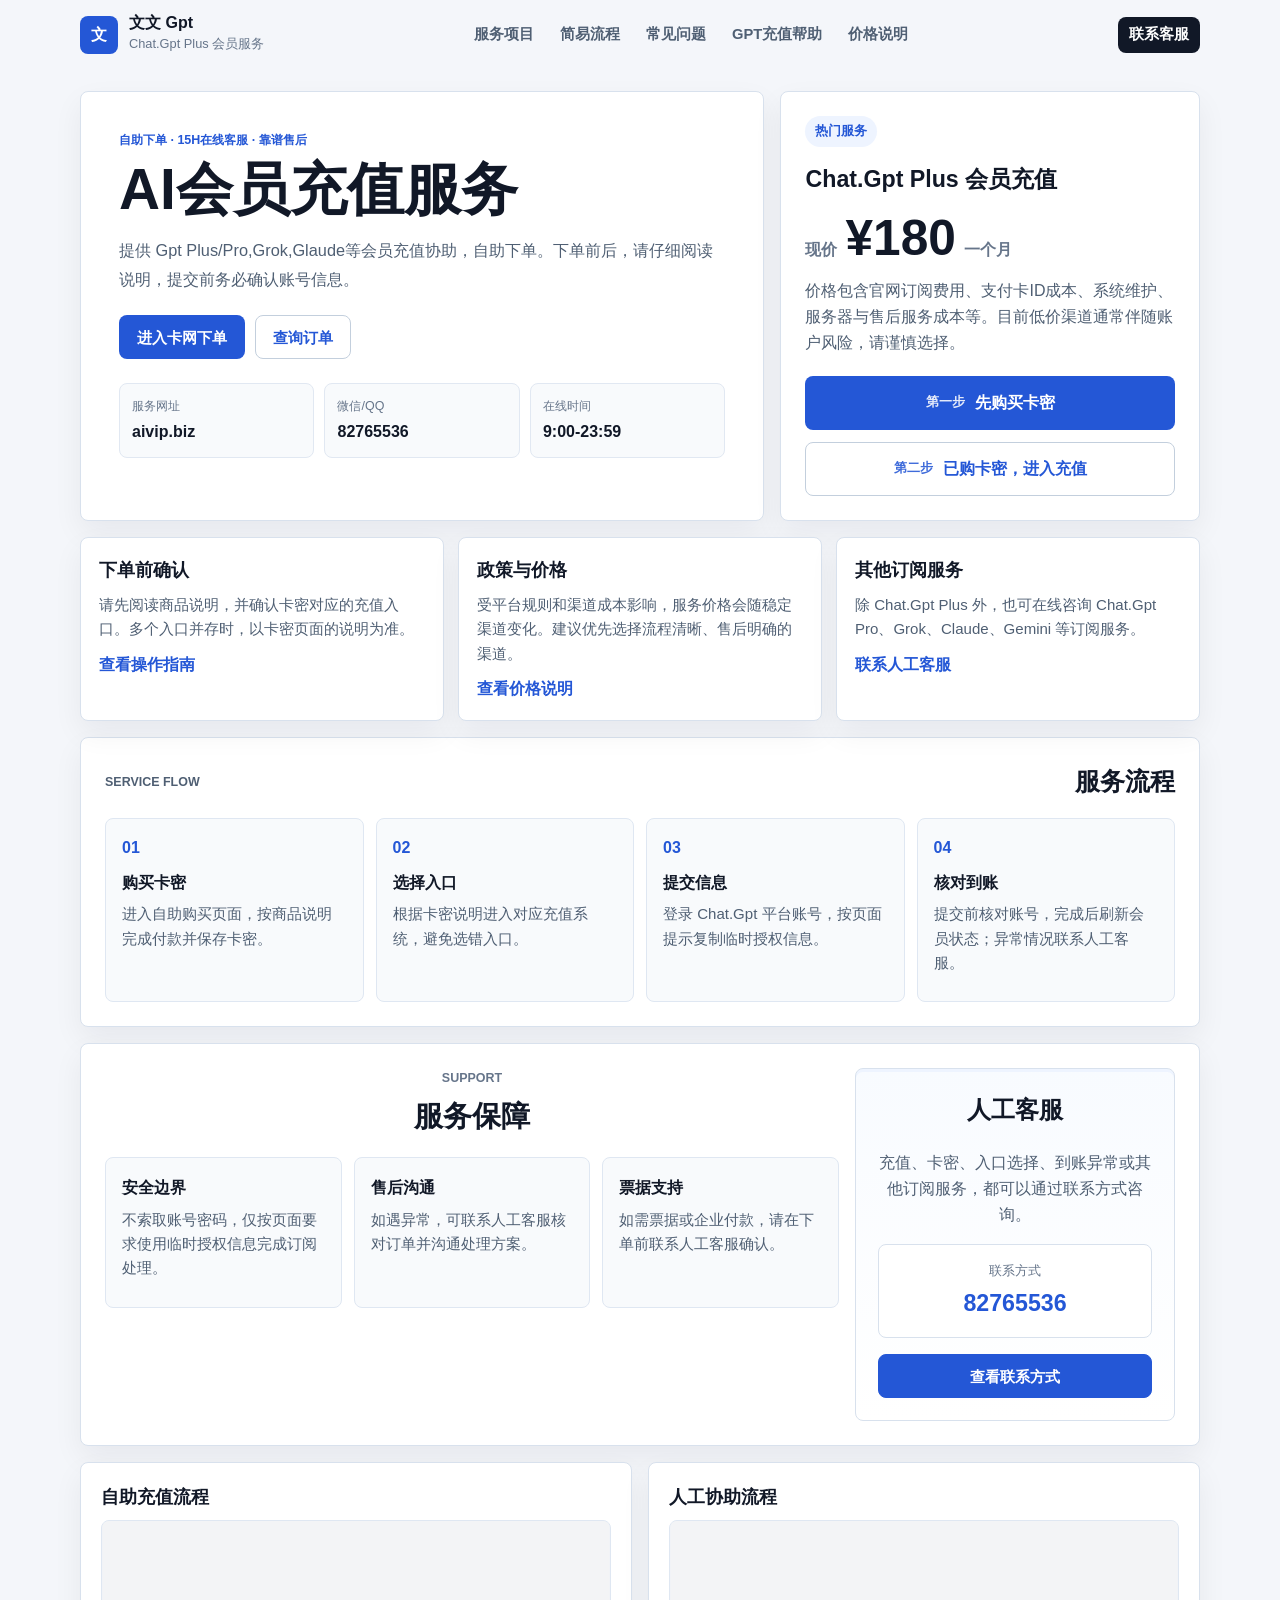
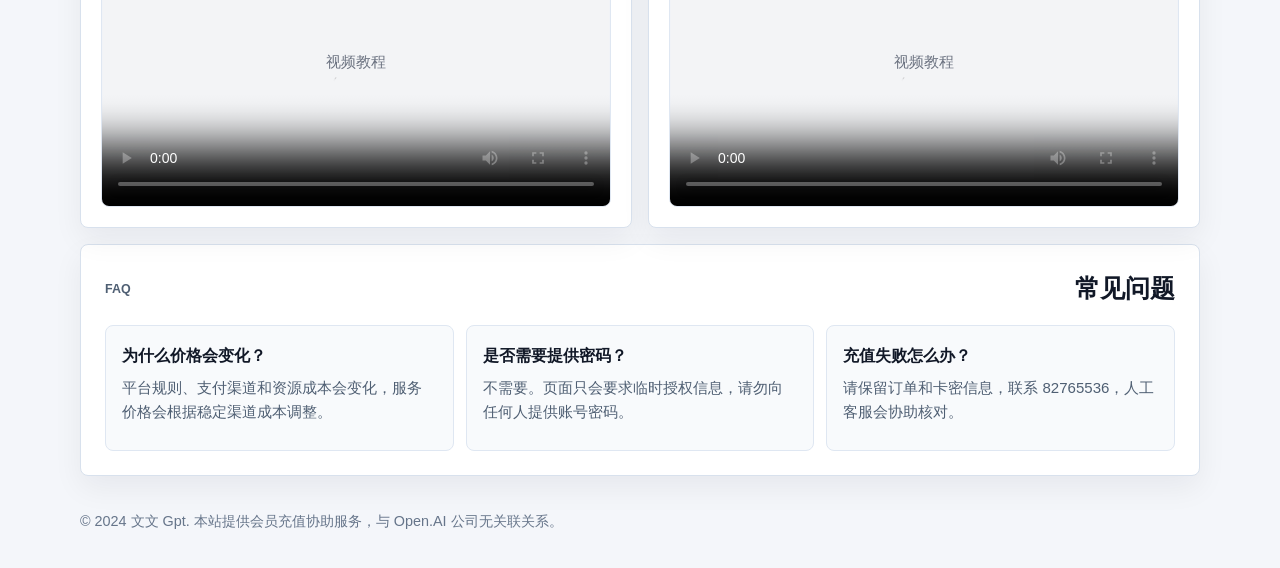
==== 00index.html @ f16b0b7b "Backup site files from lsw116/linlin at 4ec5c70" ====
<!DOCTYPE html>
<html lang="zh-CN">
<head>
  <meta charset="UTF-8">
  <meta name="viewport" content="width=device-width, initial-scale=1.0">
  <title>Chat.Gpt Plus 会员服务 | 文文 Gpt</title>
  <meta name="description" content="Chat.Gpt Plus 会员充值协助、自助购买指引与人工客服支持。服务网址 aivip.biz，联系方式 82765536。">
  <meta name="robots" content="noindex,nofollow,noarchive,nosnippet">
  <meta name="googlebot" content="noindex,nofollow,noarchive,nosnippet">
  <meta name="referrer" content="no-referrer">
  <link rel="stylesheet" href="assets/professional.css">
</head>
<body class="clean-home">
  <header class="site-header">
    <a class="brand" href="index.html" aria-label="文文 Gpt 首页">
      <span class="brand-mark">文</span>
      <span>
        <strong>文文 Gpt</strong>
        <small>Chat.Gpt Plus 会员服务</small>
      </span>
    </a>
    <nav class="site-nav" aria-label="主导航">
      <a href="#service">服务项目</a>
      <a href="#process">简易流程</a>
      <a href="#faq">常见问题</a>
      <a href="help.html"> GPT充值帮助</a>
      <a href="gpt170.html">价格说明</a>
    </nav>
    <a class="nav-action" href="#" onclick="event.preventDefault(); alert('客服每日15小时在线，微信和 QQ 同号：82765536');">联系客服</a>
  </header>

  <main>
    <section class="hero-section">
      <div class="hero-copy">
        <p class="eyebrow">自助下单 · 15h在线客服 · 靠谱售后</p>
        <h1>AI会员充值服务</h1>
        <p class="hero-lead">
          提供 Gpt Plus/Pro,Grok,Glaude等会员充值协助，自助下单。下单前后，请仔细阅读说明，提交前务必确认账号信息。
        </p>
        <div class="hero-actions">
          <a class="btn btn-primary" href="https://fe.dtyuedan.cn/shop/gptplus" target="_blank" rel="noopener noreferrer nofollow">进入卡网下单</a>
          <a class="btn btn-secondary" href="https://fe.dtyuedan.cn/order" target="_blank" rel="noopener noreferrer nofollow" data-order-query>查询订单</a>
        </div>
        <dl class="hero-meta">
          <div>
            <dt>服务网址</dt>
            <dd>aivip.biz</dd>
          </div>
          <div>
            <dt>微信/QQ</dt>
            <dd>82765536</dd>
          </div>
          <div>
            <dt>在线时间</dt>
            <dd>9:00-23:59</dd>
          </div>
        </dl>
      </div>

      <aside class="order-card" id="service">
        <div class="card-label">热门服务</div>
        <h2>Chat.Gpt Plus 会员充值</h2>
        <div class="price-row">
          <span>现价</span>
          <strong>¥180</strong>
          <span>一个月</span>
        </div>
        <p>价格包含官网订阅费用、支付卡ID成本、系统维护、服务器与售后服务成本等。目前低价渠道通常伴随账户风险，请谨慎选择。</p>
        <div class="order-actions">
          <a class="btn btn-primary full step-button" href="https://fe.dtyuedan.cn/shop/gptplus" target="_blank" rel="noopener noreferrer nofollow"><span>第一步</span>先购买卡密</a>
          <a class="btn btn-secondary full step-button" href="5.html"><span>第二步</span>已购卡密，进入充值</a>
        </div>
      </aside>
    </section>

    <section class="notice-row" aria-label="重要提示">
      <article>
        <h2>下单前确认</h2>
        <p>请先阅读商品说明，并确认卡密对应的充值入口。多个入口并存时，以卡密页面的说明为准。</p>
        <a href="help.html">查看操作指南</a>
      </article>
      <article>
        <h2>政策与价格</h2>
        <p>受平台规则和渠道成本影响，服务价格会随稳定渠道变化。建议优先选择流程清晰、售后明确的渠道。</p>
        <a href="gpt170.html">查看价格说明</a>
      </article>
      <article>
        <h2>其他订阅服务</h2>
        <p>除 Chat.Gpt Plus 外，也可在线咨询 Chat.Gpt Pro、Grok、Claude、Gemini 等订阅服务。</p>
        <a href="help.html#contact">联系人工客服</a>
      </article>
    </section>

    <section class="process-section" id="process">
      <div class="section-head">
        <p class="eyebrow">Service Flow</p>
        <h2>服务流程</h2>
      </div>
      <div class="steps-grid">
        <article>
          <span>01</span>
          <h3>购买卡密</h3>
          <p>进入自助购买页面，按商品说明完成付款并保存卡密。</p>
        </article>
        <article>
          <span>02</span>
          <h3>选择入口</h3>
          <p>根据卡密说明进入对应充值系统，避免选错入口。</p>
        </article>
        <article>
          <span>03</span>
          <h3>提交信息</h3>
          <p>登录 Chat.Gpt 平台账号，按页面提示复制临时授权信息。</p>
        </article>
        <article>
          <span>04</span>
          <h3>核对到账</h3>
          <p>提交前核对账号，完成后刷新会员状态；异常情况联系人工客服。</p>
        </article>
      </div>
    </section>

    <section class="split-section">
      <div>
        <div class="section-head">
          <p class="eyebrow">Support</p>
          <h2>服务保障</h2>
        </div>
        <div class="support-list">
          <article>
            <h3>安全边界</h3>
            <p>不索取账号密码，仅按页面要求使用临时授权信息完成订阅处理。</p>
          </article>
          <article>
            <h3>售后沟通</h3>
            <p>如遇异常，可联系人工客服核对订单并沟通处理方案。</p>
          </article>
          <article>
            <h3>票据支持</h3>
            <p>如需票据或企业付款，请在下单前联系人工客服确认。</p>
          </article>
        </div>
      </div>
      <aside class="contact-panel">
        <h2>人工客服</h2>
        <p>充值、卡密、入口选择、到账异常或其他订阅服务，都可以通过联系方式咨询。</p>
        <div class="wechat-box">
          <span>联系方式</span>
          <strong>82765536</strong>
        </div>
        <a class="btn btn-primary full" href="help.html#contact">查看联系方式</a>
      </aside>
    </section>

    <section class="video-grid" id="video">
      <article>
        <h2>自助充值流程</h2>
        <video controls title="Chat.Gpt Plus 自助充值操作视频" referrerpolicy="no-referrer" poster="data:image/svg+xml,%3Csvg xmlns='http://www.w3.org/2000/svg' viewBox='0 0 800 450'%3E%3Crect width='800' height='450' fill='%23f3f4f6'/%3E%3Ctext x='50%25' y='50%25' dominant-baseline='middle' text-anchor='middle' font-family='Inter' font-size='24' fill='%236b7280'%3E视频教程%3C/text%3E%3C/svg%3E">
          <source src="https://cloud.video.taobao.com/vod/FbJyK4EKwB7btoRMw7lA98guu6U_p0BMQVdTUML7WWc.mp4" type="video/mp4">
        </video>
      </article>
      <article>
        <h2>人工协助流程</h2>
        <video controls title="人工协助流程操作视频" referrerpolicy="no-referrer" poster="data:image/svg+xml,%3Csvg xmlns='http://www.w3.org/2000/svg' viewBox='0 0 800 450'%3E%3Crect width='800' height='450' fill='%23f3f4f6'/%3E%3Ctext x='50%25' y='50%25' dominant-baseline='middle' text-anchor='middle' font-family='Inter' font-size='24' fill='%236b7280'%3E视频教程%3C/text%3E%3C/svg%3E">
          <source src="https://cloud.video.taobao.com/vod/_Zd1yb1LTLKlWbXtnfvvm9AOchXv3KpqyvNXuIQI2ng.mp4" type="video/mp4">
        </video>
      </article>
    </section>

    <section class="faq-section" id="faq">
      <div class="section-head">
        <p class="eyebrow">FAQ</p>
        <h2>常见问题</h2>
      </div>
      <div class="faq-grid">
        <article>
          <h3>为什么价格会变化？</h3>
          <p>平台规则、支付渠道和资源成本会变化，服务价格会根据稳定渠道成本调整。</p>
        </article>
        <article>
          <h3>是否需要提供密码？</h3>
          <p>不需要。页面只会要求临时授权信息，请勿向任何人提供账号密码。</p>
        </article>
        <article>
          <h3>充值失败怎么办？</h3>
          <p>请保留订单和卡密信息，联系 82765536，人工客服会协助核对。</p>
        </article>
      </div>
    </section>
  </main>

  <div class="order-query-modal" data-order-query-modal hidden role="dialog" aria-modal="true" aria-labelledby="orderQueryTitle">
    <div class="order-query-dialog">
      <h2 id="orderQueryTitle">查询订单</h2>
      <p>忘记卡密或使用说明？使用 JR 开头的订单号或联系方式，可通过此处查询订单。</p>
      <div class="order-query-actions">
        <button type="button" data-order-cancel>取消</button>
        <button class="order-query-confirm" type="button" data-order-confirm>确认进入</button>
      </div>
    </div>
  </div>

  <script>
    (() => {
      const modal = document.querySelector("[data-order-query-modal]");
      const triggers = document.querySelectorAll("[data-order-query]");
      if (!modal || !triggers.length) return;

      const cancelButton = modal.querySelector("[data-order-cancel]");
      const confirmButton = modal.querySelector("[data-order-confirm]");
      let targetUrl = "";

      const closeModal = () => {
        modal.hidden = true;
        targetUrl = "";
      };

      triggers.forEach((trigger) => {
        trigger.addEventListener("click", (event) => {
          event.preventDefault();
          targetUrl = trigger.href;
          modal.hidden = false;
          confirmButton.focus();
        });
      });

      cancelButton.addEventListener("click", closeModal);

      modal.addEventListener("click", (event) => {
        if (event.target === modal) closeModal();
      });

      document.addEventListener("keydown", (event) => {
        if (event.key === "Escape" && !modal.hidden) closeModal();
      });

      confirmButton.addEventListener("click", () => {
        const url = targetUrl;
        closeModal();
        if (url) window.open(url, "_blank", "noopener,noreferrer");
      });
    })();
  </script>

  <footer class="clean-footer">
    <p>© 2024 文文 Gpt. 本站提供会员充值协助服务，与 Open.AI 公司无关联关系。</p>
  </footer>
</body>
</html>
---- assets/professional.css ----
:root {
  --page: #f4f6fa;
  --surface: #ffffff;
  --surface-soft: #f8fafc;
  --ink: #111827;
  --muted: #4f5f73;
  --soft: #66758a;
  --line: #d8e1ed;
  --line-strong: #c3cfdd;
  --brand: #2457d6;
  --brand-dark: #173f9b;
  --brand-soft: #eef4ff;
  --success: #0f766e;
  --success-soft: #ecfdf5;
  --warning: #b45309;
  --warning-soft: #fff7ed;
  --danger: #b91c1c;
  --danger-soft: #fef2f2;
  --shadow: 0 12px 30px rgba(15, 23, 42, 0.06);
  --shadow-soft: 0 8px 22px rgba(15, 23, 42, 0.05);
  --radius: 8px;
}

* {
  box-sizing: border-box;
  letter-spacing: 0 !important;
}

html {
  background: var(--page);
  scroll-behavior: smooth;
  -webkit-text-size-adjust: 100%;
}

body {
  margin: 0;
  background: var(--page) !important;
  color: var(--ink) !important;
  font-family: -apple-system, BlinkMacSystemFont, "Segoe UI", "PingFang SC",
    "Hiragino Sans GB", "Microsoft YaHei", Arial, sans-serif !important;
  line-height: 1.62 !important;
  overflow-x: hidden !important;
  -webkit-font-smoothing: antialiased;
  text-rendering: optimizeLegibility;
}

a {
  color: var(--brand);
  text-decoration: none;
}

a:hover {
  text-decoration: underline;
}

p,
li,
dd,
dt,
span,
a,
h1,
h2,
h3 {
  overflow-wrap: anywhere;
}

img,
video {
  max-width: 100%;
  height: auto;
}

strong {
  color: var(--ink) !important;
}

/* Home */
.clean-home main,
.clean-footer,
.site-header {
  width: min(1120px, calc(100% - 32px));
  margin: 0 auto;
}

.site-header {
  display: grid;
  grid-template-columns: auto 1fr auto;
  align-items: center;
  gap: 22px;
  padding: 14px 0;
}

.brand {
  display: inline-flex;
  align-items: center;
  gap: 11px;
  color: var(--ink);
  min-width: 0;
}

.brand:hover {
  text-decoration: none;
}

.brand-mark {
  display: grid;
  place-items: center;
  width: 38px;
  height: 38px;
  flex: 0 0 auto;
  border-radius: var(--radius);
  background: var(--brand);
  color: #fff;
  font-size: 1rem;
  font-weight: 800;
}

.brand strong,
.brand small {
  display: block;
}

.brand strong {
  font-size: 1rem;
  line-height: 1.15;
}

.brand small {
  margin-top: 2px;
  color: var(--soft);
  font-size: 0.8rem;
}

.site-nav {
  display: flex;
  justify-content: center;
  gap: 4px;
  min-width: 0;
}

.site-nav a,
.nav-action {
  display: inline-flex;
  align-items: center;
  justify-content: center;
  min-height: 36px;
  padding: 0 11px;
  border-radius: var(--radius);
  color: var(--muted);
  font-size: 0.92rem;
  font-weight: 650;
  white-space: nowrap;
}

.site-nav a:hover {
  background: #e9eef7;
  color: var(--ink);
  text-decoration: none;
}

.nav-action {
  background: var(--ink);
  color: #fff;
}

.nav-action:hover {
  background: #1f2937;
  text-decoration: none;
}

.hero-section {
  display: grid;
  grid-template-columns: minmax(0, 1.24fr) minmax(320px, 0.76fr);
  gap: 16px;
  align-items: stretch;
  padding: 22px 0 16px;
}

.hero-copy,
.order-card,
.notice-row article,
.process-section,
.split-section,
.video-grid article,
.faq-section {
  background: var(--surface);
  border: 1px solid var(--line);
  border-radius: var(--radius);
  box-shadow: var(--shadow);
}

.hero-copy {
  padding: 38px;
}

.eyebrow {
  margin: 0 0 10px !important;
  color: var(--brand) !important;
  font-size: 0.78rem;
  font-weight: 780;
  text-transform: uppercase;
}

.hero-copy h1 {
  margin: 0 0 16px !important;
  color: var(--ink) !important;
  font-size: 3.55rem !important;
  line-height: 1.05 !important;
  font-weight: 820 !important;
}

.hero-lead {
  max-width: 660px;
  margin: 0 0 22px !important;
  color: var(--muted) !important;
  font-size: 1.02rem;
  line-height: 1.75;
}

.hero-actions {
  display: flex;
  flex-wrap: wrap;
  gap: 10px;
  margin: 0 0 24px;
}

.clean-home .btn {
  display: inline-flex;
  align-items: center;
  justify-content: center;
  min-height: 44px;
  padding: 0 17px;
  border: 1px solid transparent;
  border-radius: var(--radius);
  font-size: 0.95rem;
  font-weight: 760;
  line-height: 1.25;
  text-align: center;
  transition: background-color 0.16s ease, border-color 0.16s ease, transform 0.16s ease;
}

.clean-home .btn:hover {
  transform: translateY(-1px);
  text-decoration: none;
}

.clean-home .btn-primary {
  background: var(--brand);
  color: #fff;
}

.clean-home .btn-primary:hover {
  background: var(--brand-dark);
}

.clean-home .btn-secondary {
  background: #fff;
  color: var(--brand);
  border-color: var(--line-strong);
}

.clean-home .btn-secondary:hover {
  border-color: var(--brand);
}

.clean-home .btn.full {
  width: 100%;
}

.hero-meta {
  display: grid;
  grid-template-columns: repeat(3, minmax(0, 1fr));
  gap: 10px;
  margin: 0;
}

.hero-meta div {
  min-width: 0;
  padding: 12px;
  background: var(--surface-soft);
  border: 1px solid #e1e8f2;
  border-radius: var(--radius);
}

.hero-meta dt {
  margin: 0 0 3px;
  color: var(--soft);
  font-size: 0.78rem;
}

.hero-meta dd {
  margin: 0;
  color: var(--ink);
  font-weight: 760;
}

.order-card {
  display: flex;
  flex-direction: column;
  padding: 24px;
}

.card-label {
  display: inline-flex;
  width: fit-content;
  margin-bottom: 14px;
  padding: 5px 10px;
  border-radius: 999px;
  background: var(--brand-soft);
  color: var(--brand);
  font-size: 0.8rem;
  font-weight: 760;
}

.order-card h2,
.notice-row h2,
.process-section h2,
.split-section h2,
.video-grid h2,
.faq-section h2 {
  margin-top: 0 !important;
  color: var(--ink) !important;
  font-weight: 780 !important;
}

.order-card h2 {
  margin-bottom: 12px !important;
  font-size: 1.45rem !important;
}

.price-row {
  display: flex;
  align-items: baseline;
  flex-wrap: wrap;
  gap: 8px;
  margin: 4px 0 14px;
}

.price-row strong {
  color: var(--ink) !important;
  font-size: 3.1rem;
  font-weight: 840;
  line-height: 1;
}

.price-row span {
  color: var(--soft);
  font-weight: 700;
}

.order-card p {
  margin: 0 0 16px !important;
  color: var(--muted) !important;
}

.order-actions {
  display: grid;
  gap: 12px;
  margin-top: auto;
  padding-top: 4px;
}

.order-actions .step-button {
  display: flex;
  gap: 10px;
  min-height: 54px;
  font-size: 1rem;
}

.order-actions .step-button span {
  flex: 0 0 auto;
  font-size: 0.84rem;
  font-weight: 820;
  opacity: 0.88;
}

.order-steps {
  display: none !important;
}

.notice-row {
  display: grid;
  grid-template-columns: repeat(3, minmax(0, 1fr));
  gap: 14px;
  margin: 0 0 16px;
}

.notice-row article {
  padding: 18px;
}

.notice-row h2,
.video-grid h2 {
  margin-bottom: 8px !important;
  font-size: 1.12rem !important;
}

.notice-row p,
.process-section p,
.split-section p,
.faq-section p {
  color: var(--muted) !important;
}

.notice-row p,
.steps-grid p,
.support-list p,
.faq-grid p {
  margin: 0 0 10px !important;
  font-size: 0.94rem;
}

.notice-row a {
  font-weight: 760;
}

.process-section,
.faq-section {
  margin-bottom: 16px;
  padding: 24px;
}

.section-head {
  display: flex;
  align-items: end;
  justify-content: space-between;
  gap: 16px;
  margin-bottom: 16px;
}

.section-head h2 {
  margin-bottom: 0 !important;
  font-size: 1.55rem !important;
}

.steps-grid,
.faq-grid {
  display: grid;
  gap: 12px;
}

.steps-grid {
  grid-template-columns: repeat(4, minmax(0, 1fr));
}

.faq-grid {
  grid-template-columns: repeat(3, minmax(0, 1fr));
}

.steps-grid article,
.faq-grid article,
.support-list article {
  min-width: 0;
  padding: 16px;
  background: var(--surface-soft);
  border: 1px solid #dfe7f2;
  border-radius: var(--radius);
}

.steps-grid span {
  display: inline-flex;
  margin-bottom: 8px;
  color: var(--brand);
  font-weight: 840;
}

.steps-grid h3,
.faq-grid h3,
.support-list h3 {
  margin: 0 0 7px !important;
  color: var(--ink) !important;
  font-size: 1.02rem !important;
}

.split-section {
  display: grid;
  grid-template-columns: minmax(0, 1fr) 320px;
  gap: 16px;
  margin-bottom: 16px;
  padding: 24px;
}

.support-list {
  display: grid;
  grid-template-columns: repeat(3, minmax(0, 1fr));
  gap: 12px;
}

.contact-panel {
  padding: 22px;
  border-radius: var(--radius);
  background: var(--ink);
  color: #fff;
}

.contact-panel h2,
.contact-panel p,
.contact-panel strong {
  color: #fff !important;
}

.wechat-box {
  margin: 16px 0;
  padding: 15px;
  border-radius: var(--radius);
  background: rgba(255, 255, 255, 0.1);
}

.wechat-box span,
.wechat-box strong {
  display: block;
  color: #fff !important;
}

.wechat-box span {
  font-size: 0.84rem;
  opacity: 0.72;
}

.wechat-box strong {
  margin-top: 3px;
  font-size: 1.45rem;
}

.contact-panel .btn-primary {
  background: #fff;
  color: var(--ink);
}

@media (min-width: 961px) {
  .split-section > div > .section-head {
    display: block;
    text-align: center;
    margin-bottom: 18px;
  }

  .split-section > div > .section-head .eyebrow {
    margin: 0 0 4px !important;
    color: var(--soft) !important;
  }

  .split-section > div > .section-head h2 {
    font-size: 1.8rem !important;
  }

  .split-section .contact-panel {
    background: linear-gradient(180deg, #f8fbff 0%, #ffffff 100%);
    border: 1px solid var(--line);
    box-shadow: inset 0 3px 0 var(--brand-soft);
    color: var(--ink);
    text-align: center;
  }

  .split-section .contact-panel h2 {
    color: var(--ink) !important;
  }

  .split-section .contact-panel p {
    color: var(--muted) !important;
  }

  .split-section .contact-panel strong {
    color: var(--brand) !important;
  }

  .split-section .wechat-box {
    background: #ffffff;
    border: 1px solid var(--line);
    text-align: center;
  }

  .split-section .wechat-box span {
    color: var(--soft) !important;
    opacity: 1;
  }

  .split-section .wechat-box strong {
    color: var(--brand) !important;
  }

  .split-section .contact-panel .btn-primary {
    background: var(--brand);
    border-color: var(--brand);
    color: #ffffff;
  }
}

.video-grid {
  display: grid;
  grid-template-columns: repeat(2, minmax(0, 1fr));
  gap: 16px;
  margin-bottom: 16px;
}

.video-grid article {
  padding: 20px;
}

.video-grid video {
  display: block;
  width: 100%;
  aspect-ratio: 16 / 9;
  background: #eef2f7;
  border: 1px solid #dfe7f2;
  border-radius: var(--radius);
}

.clean-footer {
  padding: 18px 0 34px;
  color: var(--soft);
  font-size: 0.9rem;
}

.clean-footer p {
  margin: 0;
  color: var(--soft) !important;
}

.order-query-modal[hidden] {
  display: none !important;
}

.order-query-modal {
  position: fixed;
  inset: 0;
  z-index: 9999;
  display: grid;
  place-items: center;
  padding: 20px;
  background: rgba(15, 23, 42, 0.42);
}

.order-query-dialog {
  width: min(420px, 100%);
  padding: 22px;
  background: #fff;
  border: 1px solid var(--line);
  border-radius: 12px;
  box-shadow: 0 24px 70px rgba(15, 23, 42, 0.22);
  text-align: left;
}

.order-query-dialog h2 {
  margin: 0 0 10px !important;
  color: var(--ink) !important;
  font-size: 1.25rem !important;
}

.order-query-dialog p {
  margin: 0 !important;
  color: var(--muted) !important;
}

.order-query-actions {
  display: flex;
  justify-content: flex-end;
  gap: 10px;
  margin-top: 20px;
}

.order-query-actions button {
  min-height: 42px;
  padding: 0 16px;
  border: 1px solid var(--line-strong);
  border-radius: var(--radius);
  background: #fff;
  color: var(--ink);
  font: inherit;
  font-weight: 760;
  cursor: pointer;
}

.order-query-actions .order-query-confirm {
  background: var(--brand);
  border-color: var(--brand);
  color: #fff;
}

/* Shared subpages */
body:not(.clean-home) {
  display: block !important;
  min-height: 100vh;
  padding: 0 0 40px !important;
  justify-content: initial !important;
  align-items: initial !important;
}

.subpage-topbar {
  width: min(1040px, calc(100% - 32px));
  margin: 16px auto 0;
  display: flex;
  align-items: center;
  justify-content: space-between;
  gap: 14px;
  padding: 10px 12px;
  background: rgba(255, 255, 255, 0.96);
  border: 1px solid var(--line);
  border-radius: var(--radius);
  box-shadow: var(--shadow-soft);
}

.subpage-brand {
  display: inline-flex;
  align-items: center;
  min-height: 34px;
  color: var(--ink);
  font-weight: 820;
}

.subpage-brand:hover {
  text-decoration: none;
}

.subpage-topbar nav {
  display: flex;
  flex-wrap: wrap;
  justify-content: flex-end;
  gap: 4px;
}

.subpage-topbar nav a {
  display: inline-flex;
  align-items: center;
  min-height: 34px;
  padding: 0 10px;
  border-radius: var(--radius);
  color: var(--muted);
  font-size: 0.9rem;
  font-weight: 650;
}

.subpage-topbar nav a:hover {
  background: var(--brand-soft);
  color: var(--brand);
  text-decoration: none;
}

body:not(.clean-home) > .container,
body:not(.clean-home) main.container {
  width: min(960px, calc(100% - 32px)) !important;
  max-width: 960px !important;
  margin: 16px auto 40px !important;
  padding: 28px !important;
  background: var(--surface) !important;
  border: 1px solid var(--line) !important;
  border-radius: var(--radius) !important;
  box-shadow: var(--shadow) !important;
}

body:not(.clean-home) h1 {
  margin: 0 0 18px !important;
  color: var(--ink) !important;
  font-size: 2rem !important;
  line-height: 1.2 !important;
  font-weight: 820 !important;
  border-bottom: 0 !important;
}

body:not(.clean-home) h2 {
  margin: 26px 0 12px !important;
  padding-bottom: 8px !important;
  color: var(--ink) !important;
  font-size: 1.35rem !important;
  line-height: 1.3 !important;
  font-weight: 780 !important;
  border-bottom: 1px solid var(--line) !important;
}

body:not(.clean-home) h3 {
  margin: 18px 0 8px !important;
  color: var(--ink) !important;
  font-size: 1.08rem !important;
  font-weight: 760 !important;
  border-bottom: 0 !important;
}

body:not(.clean-home) p,
body:not(.clean-home) li {
  color: var(--muted) !important;
}

body:not(.clean-home) hr {
  margin: 28px 0 !important;
  border: 0 !important;
  border-top: 1px solid var(--line) !important;
}

body:not(.clean-home) img,
body:not(.clean-home) video {
  border: 1px solid var(--line) !important;
  border-radius: var(--radius) !important;
  background: var(--surface-soft);
}

body:not(.clean-home) .info-box,
body:not(.clean-home) .contact-box,
body:not(.clean-home) .section,
body:not(.clean-home) .contact,
body:not(.clean-home) .step-block,
body:not(.clean-home) .content-block,
body:not(.clean-home) .hint,
body:not(.clean-home) .system-card,
body:not(.clean-home) .top-alert {
  background: var(--surface-soft) !important;
  border: 1px solid var(--line) !important;
  border-radius: var(--radius) !important;
  box-shadow: none !important;
}

body:not(.clean-home) .contact-box {
  border-left: 4px solid var(--success) !important;
}

body:not(.clean-home) .info-box,
body:not(.clean-home) .top-alert,
body:not(.clean-home) .focus-warning,
body:not(.clean-home) .focus-block,
body:not(.clean-home) .focus-hint {
  border-left: 4px solid var(--warning) !important;
}

body:not(.clean-home) .top-alert {
  padding: 16px !important;
  background: var(--warning-soft) !important;
}

body:not(.clean-home) .top-alert .title,
body:not(.clean-home) .danger-text,
body:not(.clean-home) .danger-title,
body:not(.clean-home) .em {
  color: var(--danger) !important;
}

body:not(.clean-home) .contact-box code,
body:not(.clean-home) #contact,
body:not(.clean-home) .contact-id strong {
  display: inline-flex !important;
  align-items: center;
  width: fit-content;
  max-width: 100%;
  margin: 6px 0;
  padding: 6px 11px !important;
  border-radius: var(--radius) !important;
  background: var(--success-soft) !important;
  color: #065f46 !important;
  font-size: 1rem !important;
  font-weight: 800 !important;
}

body:not(.clean-home) .pay-button,
body:not(.clean-home) .purchase-link,
body:not(.clean-home) .system-link,
body:not(.clean-home) .warning-cta {
  display: inline-flex !important;
  align-items: center;
  justify-content: center;
  min-height: 46px;
  padding: 0 18px !important;
  background: var(--brand) !important;
  color: #fff !important;
  border: 1px solid var(--brand) !important;
  border-radius: var(--radius) !important;
  box-shadow: none !important;
  font-size: 0.96rem !important;
  font-weight: 760 !important;
  line-height: 1.25 !important;
  text-align: center;
  text-decoration: none !important;
}

body:not(.clean-home) .pay-button:hover,
body:not(.clean-home) .purchase-link:hover,
body:not(.clean-home) .system-link:hover,
body:not(.clean-home) .warning-cta:hover {
  background: var(--brand-dark) !important;
  border-color: var(--brand-dark) !important;
  transform: translateY(-1px);
}

body:not(.clean-home) #backToTopBtn {
  right: 18px !important;
  bottom: 18px !important;
  width: 44px !important;
  height: 44px !important;
  padding: 0 !important;
  border-radius: 999px !important;
  background: var(--ink) !important;
  color: #fff !important;
  box-shadow: var(--shadow-soft) !important;
  font-size: 12px !important;
  line-height: 1.15 !important;
}

/* Recharge entry pages */
.entry-page > .container,
.entry-page main.container {
  max-width: 680px !important;
}

.entry-page header {
  padding: 0 0 10px !important;
}

.entry-page h1 {
  text-align: center;
}

.entry-page .sub,
.entry-page .section-desc,
.entry-page .system-note,
.entry-page .hint p,
.entry-page .extra-text {
  color: var(--muted) !important;
}

.entry-page .section,
.entry-page .contact,
.entry-page .system-card {
  margin-top: 12px !important;
}

.entry-page .section,
.entry-page .contact {
  padding: 14px !important;
}

.entry-page .system-list {
  margin-top: 14px !important;
  gap: 12px !important;
}

.entry-page .system-header {
  padding: 14px !important;
  border-bottom: 1px solid var(--line) !important;
  background: #fff !important;
}

.entry-page .system-actions {
  padding: 12px 14px !important;
  gap: 10px !important;
}

.entry-page .steps-wrap {
  padding: 4px 14px 14px !important;
}

.entry-page .content-block,
.entry-page .hint {
  margin-top: 10px !important;
  padding: 13px !important;
}

.entry-page .focus-block {
  background: var(--warning-soft) !important;
}

.entry-page .focus-hint,
.entry-page .focus-mono {
  background: var(--danger-soft) !important;
  border-color: #fecaca !important;
}

.entry-page ol.steps {
  padding-left: 20px !important;
}

/* Guide pages */
.guide-page > .container {
  max-width: 900px !important;
}

.guide-page > .container > p:first-of-type {
  margin: 0 0 16px !important;
  padding: 14px 16px !important;
  text-align: left !important;
  background: var(--surface-soft);
  border: 1px solid var(--line);
  border-left: 4px solid var(--brand);
  border-radius: var(--radius);
}

.guide-page .nav-bar {
  position: sticky !important;
  top: 10px !important;
  margin: 16px 0 22px !important;
  padding: 8px !important;
  background: #fff !important;
  border: 1px solid var(--line) !important;
  border-radius: var(--radius) !important;
  box-shadow: var(--shadow-soft) !important;
}

.guide-page .nav-bar ul {
  gap: 6px !important;
}

.guide-page .nav-bar a {
  display: inline-flex;
  min-height: 36px;
  align-items: center;
  padding: 0 12px !important;
  border-radius: var(--radius) !important;
}

.guide-page img {
  display: block !important;
  margin: 14px auto !important;
}

/* Policy pages */
.policy-page > .container {
  max-width: 1040px !important;
  display: grid;
  grid-template-columns: repeat(2, minmax(0, 1fr));
  align-items: start;
  gap: 14px;
}

.policy-page .top-alert,
.policy-page .description,
.policy-page .container > p {
  grid-column: 1 / -1;
}

.policy-page .container > p,
.policy-page .description p {
  margin: 0 !important;
  padding: 12px 14px !important;
  background: var(--surface-soft);
  border: 1px solid var(--line);
  border-radius: var(--radius);
  color: var(--muted) !important;
}

.policy-page .notice-image {
  display: block !important;
  width: 100% !important;
  margin: 0 !important;
  object-fit: contain;
}

/* Manual assist pages */
.manual-page > .container {
  max-width: 880px !important;
}

.manual-page .step-block {
  margin-bottom: 18px !important;
  overflow: hidden;
}

.manual-page .step-text {
  padding: 22px !important;
}

.manual-page .step-image {
  padding: 18px !important;
  background: var(--surface-soft) !important;
  border-top: 1px solid var(--line) !important;
}

.manual-page img,
.manual-page video {
  display: block;
  margin: 14px auto !important;
}

.manual-page .video-section {
  padding: 0 22px 22px;
}

.manual-page .video-player {
  width: 100%;
}

/* Maintenance page */
.maintenance-page {
  background: var(--page) !important;
  color: var(--ink) !important;
}

.maintenance-page > .wrap {
  width: min(860px, calc(100% - 32px)) !important;
  margin: 16px auto 40px !important;
}

.maintenance-page .card {
  overflow: hidden;
  background: var(--surface) !important;
  border: 1px solid var(--line) !important;
  border-radius: var(--radius) !important;
  box-shadow: var(--shadow) !important;
  color: var(--ink) !important;
}

.maintenance-page .topbar {
  padding: 16px 20px !important;
  background: var(--warning-soft) !important;
  border-bottom: 1px solid var(--line) !important;
}

.maintenance-page .title {
  margin: 0 !important;
  color: var(--ink) !important;
  font-size: 1.25rem !important;
}

.maintenance-page .content {
  display: grid !important;
  grid-template-columns: minmax(0, 1.1fr) minmax(260px, 0.9fr) !important;
  gap: 14px !important;
  padding: 18px !important;
}

.maintenance-page .panel,
.maintenance-page .kv,
.maintenance-page .callout {
  background: var(--surface-soft) !important;
  border: 1px solid var(--line) !important;
  border-radius: var(--radius) !important;
}

.maintenance-page .panel {
  padding: 16px !important;
}

.maintenance-page .panel p,
.maintenance-page .kv .k,
.maintenance-page .footer {
  color: var(--muted) !important;
}

.maintenance-page .kv .v,
.maintenance-page .panel h2,
.maintenance-page b {
  color: var(--ink) !important;
}

.maintenance-page .icon {
  display: none !important;
}

.maintenance-page .callout {
  display: block !important;
  padding: 12px !important;
  background: var(--warning-soft) !important;
  border-left: 4px solid var(--warning) !important;
}

.maintenance-page .callout p {
  color: var(--muted) !important;
}

.maintenance-page .miniBtn,
.maintenance-page .btn {
  border-radius: var(--radius) !important;
  box-shadow: none !important;
}

.maintenance-page .btn {
  min-width: 0 !important;
  min-height: 46px;
  padding: 0 18px !important;
  background: var(--brand) !important;
  border: 1px solid var(--brand) !important;
  color: #fff !important;
}

.maintenance-page .actions {
  padding: 0 18px 18px !important;
}

.maintenance-page .footer {
  padding: 12px 18px 16px !important;
  border-top: 1px solid var(--line) !important;
}

@media (max-width: 960px) {
  .site-header {
    grid-template-columns: 1fr auto;
  }

  .site-nav {
    display: none;
  }

  .hero-section,
  .notice-row,
  .split-section,
  .video-grid {
    grid-template-columns: 1fr;
  }

  .hero-copy h1 {
    font-size: 2.45rem !important;
  }

  .hero-meta,
  .steps-grid,
  .support-list,
  .faq-grid {
    grid-template-columns: 1fr;
  }

  .split-section {
    padding: 22px;
  }

  .policy-page > .container {
    grid-template-columns: 1fr;
  }

  .maintenance-page .content {
    grid-template-columns: 1fr !important;
  }
}

@media (max-width: 640px) {
  html,
  body {
    width: 100%;
    max-width: 100%;
    overflow-x: hidden !important;
  }

  .clean-home *,
  body:not(.clean-home) * {
    min-width: 0 !important;
  }

  .clean-home main,
  .clean-footer,
  .site-header,
  .subpage-topbar,
  body:not(.clean-home) > .container,
  body:not(.clean-home) main.container,
  .maintenance-page > .wrap {
    width: calc(100% - 24px) !important;
    max-width: calc(100% - 24px) !important;
  }

  .site-header {
    display: flex;
    flex-direction: column;
    align-items: stretch;
    gap: 12px;
  }

  .nav-action {
    width: 100%;
  }

  .hero-section {
    padding-top: 12px;
  }

  .hero-copy,
  .order-card,
  .process-section,
  .split-section,
  .faq-section,
  body:not(.clean-home) > .container,
  body:not(.clean-home) main.container {
    padding: 18px !important;
  }

  .hero-copy h1 {
    font-size: 2rem !important;
    white-space: normal !important;
    overflow-wrap: anywhere !important;
    word-break: break-word !important;
    line-break: anywhere;
  }

  .hero-actions {
    display: grid;
    grid-template-columns: 1fr;
  }

  .hero-actions .btn,
  .order-card .btn {
    width: 100%;
  }

  .price-row strong {
    font-size: 2.75rem;
  }

  .notice-row article,
  .video-grid article {
    padding: 16px;
  }

  .subpage-topbar {
    align-items: flex-start;
    flex-direction: column;
  }

  .subpage-topbar nav {
    justify-content: flex-start;
  }

  body:not(.clean-home) h1 {
    font-size: 1.55rem !important;
    white-space: normal !important;
    overflow-wrap: anywhere !important;
    word-break: break-word !important;
    line-break: anywhere;
  }

  body:not(.clean-home) h2 {
    font-size: 1.18rem !important;
  }

  .guide-page .nav-bar {
    position: static !important;
  }

  .subpage-topbar nav {
    width: 100%;
    justify-content: flex-start;
  }

  .subpage-topbar nav a {
    padding: 0 8px;
    font-size: 0.86rem;
  }

  .guide-page .nav-bar ul {
    justify-content: flex-start !important;
  }

  .guide-page .nav-bar li,
  .guide-page .nav-bar a {
    max-width: 100%;
  }
}
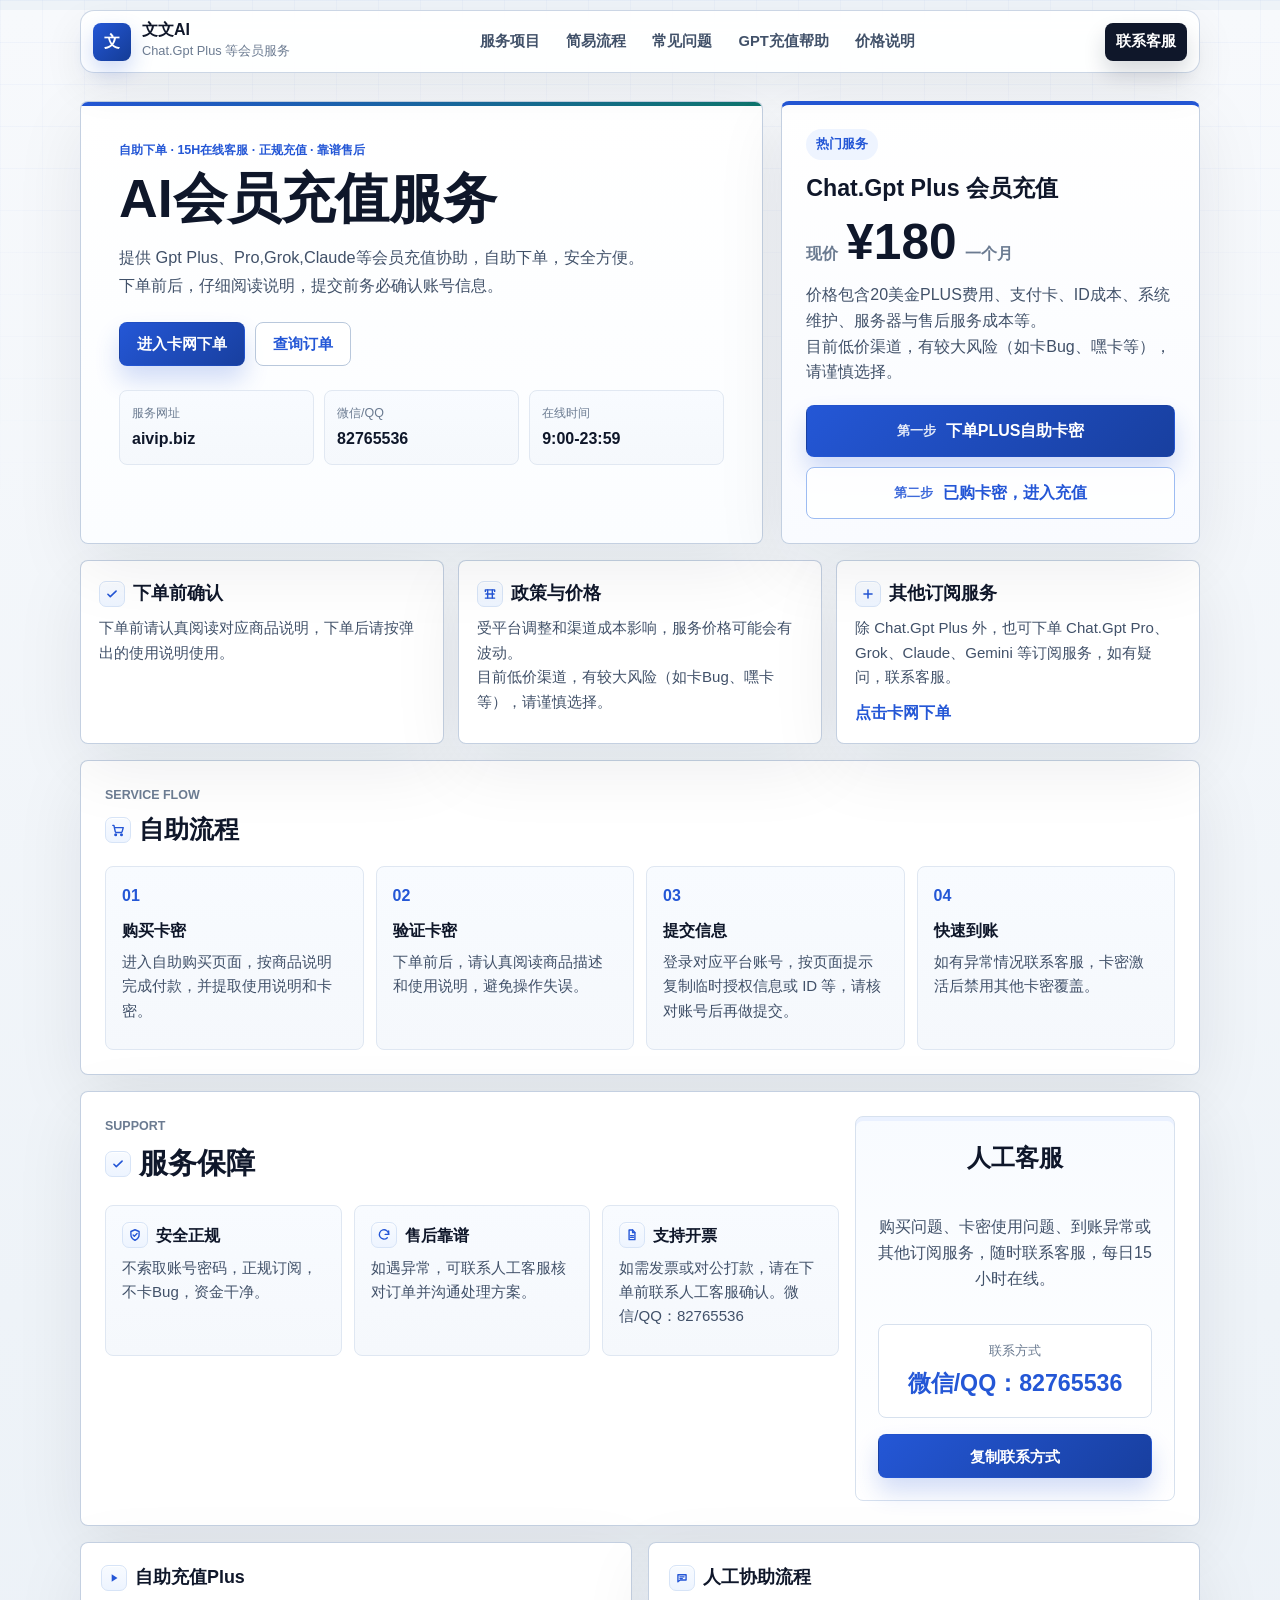
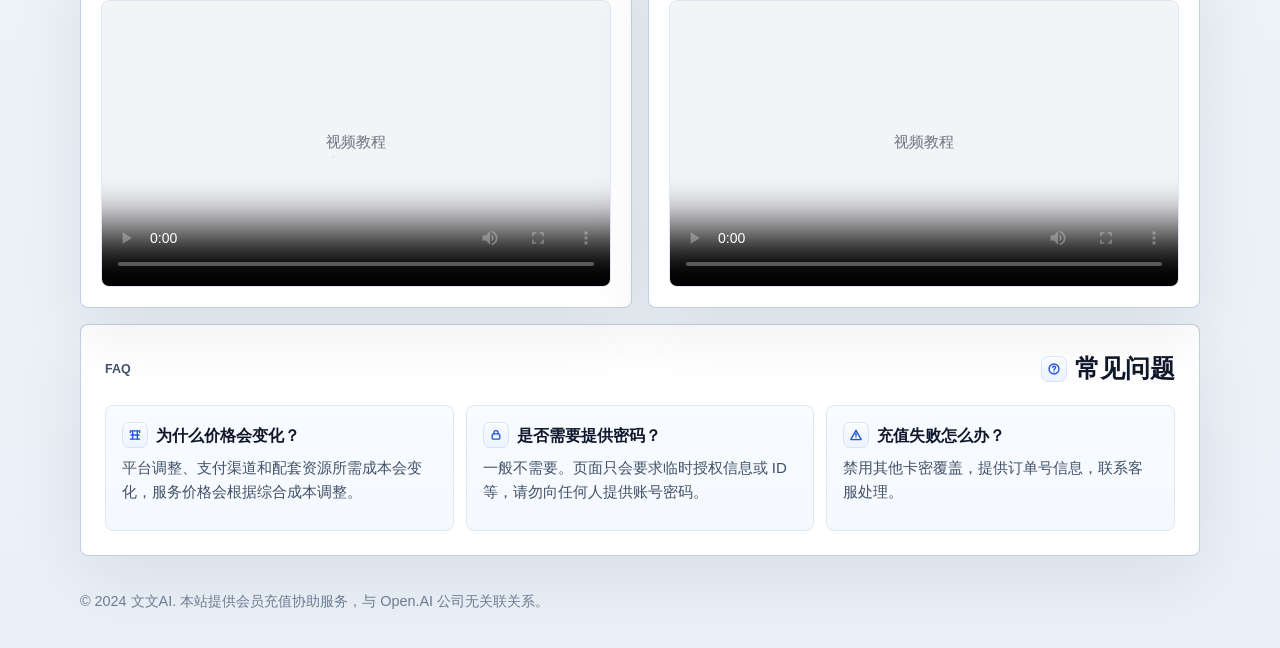
==== commit 8f764c01: "Sync from lsw116/linlin" ====
--- a/00index.html
+++ b/00index.html
@@ -3,7 +3,7 @@
 <head>
   <meta charset="UTF-8">
   <meta name="viewport" content="width=device-width, initial-scale=1.0">
-  <title>Chat.Gpt Plus 会员服务 | 文文 Gpt</title>
+  <title>Chat.Gpt Plus 等会员服务 | 文文AI</title>
   <meta name="description" content="Chat.Gpt Plus 会员充值协助、自助购买指引与人工客服支持。服务网址 aivip.biz，联系方式 82765536。">
   <meta name="robots" content="noindex,nofollow,noarchive,nosnippet">
   <meta name="googlebot" content="noindex,nofollow,noarchive,nosnippet">
@@ -12,11 +12,11 @@
 </head>
 <body class="clean-home">
   <header class="site-header">
-    <a class="brand" href="index.html" aria-label="文文 Gpt 首页">
+    <a class="brand" href="index.html" aria-label="文文AI 首页">
       <span class="brand-mark">文</span>
       <span>
-        <strong>文文 Gpt</strong>
-        <small>Chat.Gpt Plus 会员服务</small>
+        <strong>文文AI</strong>
+        <small>Chat.Gpt Plus 等会员服务</small>
       </span>
     </a>
     <nav class="site-nav" aria-label="主导航">
@@ -26,16 +26,16 @@
       <a href="help.html"> GPT充值帮助</a>
       <a href="gpt170.html">价格说明</a>
     </nav>
-    <a class="nav-action" href="#" onclick="event.preventDefault(); alert('客服每日15小时在线，微信和 QQ 同号：82765536');">联系客服</a>
+    <a class="nav-action" href="index.html#contact" data-contact-qr-open>联系客服</a>
   </header>
 
   <main>
     <section class="hero-section">
       <div class="hero-copy">
-        <p class="eyebrow">自助下单 · 15h在线客服 · 靠谱售后</p>
+        <p class="eyebrow">自助下单 · 15h在线客服 · 正规充值 · 靠谱售后</p>
         <h1>AI会员充值服务</h1>
         <p class="hero-lead">
-          提供 Gpt Plus/Pro,Grok,Glaude等会员充值协助，自助下单。下单前后，请仔细阅读说明，提交前务必确认账号信息。
+          提供 Gpt Plus、Pro,Grok,Claude等会员充值协助，自助下单，安全方便。下单前后，仔细阅读说明，提交前务必确认账号信息。
         </p>
         <div class="hero-actions">
           <a class="btn btn-primary" href="https://fe.dtyuedan.cn/shop/gptplus" target="_blank" rel="noopener noreferrer nofollow">进入卡网下单</a>
@@ -65,9 +65,9 @@
           <strong>¥180</strong>
           <span>一个月</span>
         </div>
-        <p>价格包含官网订阅费用、支付卡ID成本、系统维护、服务器与售后服务成本等。目前低价渠道通常伴随账户风险，请谨慎选择。</p>
+        <p>价格包含20美金PLUS费用、支付卡、ID成本、系统维护、服务器与售后服务成本等。<br>目前低价渠道，有较大风险（如卡Bug、嘿卡等），请谨慎选择。</p>
         <div class="order-actions">
-          <a class="btn btn-primary full step-button" href="https://fe.dtyuedan.cn/shop/gptplus" target="_blank" rel="noopener noreferrer nofollow"><span>第一步</span>先购买卡密</a>
+          <a class="btn btn-primary full step-button" href="https://fe.dtyuedan.cn/shop/gptplus" target="_blank" rel="noopener noreferrer nofollow"><span>第一步</span>下单PLUS自助卡密</a>
           <a class="btn btn-secondary full step-button" href="5.html"><span>第二步</span>已购卡密，进入充值</a>
         </div>
       </aside>
@@ -76,46 +76,44 @@
     <section class="notice-row" aria-label="重要提示">
       <article>
         <h2>下单前确认</h2>
-        <p>请先阅读商品说明，并确认卡密对应的充值入口。多个入口并存时，以卡密页面的说明为准。</p>
-        <a href="help.html">查看操作指南</a>
+        <p>下单前请认真阅读对应商品说明，下单后请按弹出的使用说明使用。</p>
       </article>
       <article>
         <h2>政策与价格</h2>
-        <p>受平台规则和渠道成本影响，服务价格会随稳定渠道变化。建议优先选择流程清晰、售后明确的渠道。</p>
-        <a href="gpt170.html">查看价格说明</a>
+        <p>受平台调整和渠道成本影响，服务价格可能会有波动。<br>目前低价渠道，有较大风险（如卡Bug、嘿卡等），请谨慎选择。</p>
       </article>
       <article>
         <h2>其他订阅服务</h2>
-        <p>除 Chat.Gpt Plus 外，也可在线咨询 Chat.Gpt Pro、Grok、Claude、Gemini 等订阅服务。</p>
-        <a href="help.html#contact">联系人工客服</a>
+        <p>除 Chat.Gpt Plus 外，也可下单 Chat.Gpt Pro、Grok、Claude、Gemini 等订阅服务，如有疑问，联系客服。</p>
+        <a href="https://fe.dtyuedan.cn/shop/gptplus" target="_blank" rel="noopener noreferrer nofollow">点击卡网下单</a>
       </article>
     </section>
 
     <section class="process-section" id="process">
       <div class="section-head">
         <p class="eyebrow">Service Flow</p>
-        <h2>服务流程</h2>
+        <h2>自助流程</h2>
       </div>
       <div class="steps-grid">
         <article>
           <span>01</span>
           <h3>购买卡密</h3>
-          <p>进入自助购买页面，按商品说明完成付款并保存卡密。</p>
+          <p>进入自助购买页面，按商品说明完成付款，并提取使用说明和卡密。</p>
         </article>
         <article>
           <span>02</span>
-          <h3>选择入口</h3>
-          <p>根据卡密说明进入对应充值系统，避免选错入口。</p>
+          <h3>验证卡密</h3>
+          <p>下单前后，请认真阅读商品描述和使用说明，避免操作失误。</p>
         </article>
         <article>
           <span>03</span>
           <h3>提交信息</h3>
-          <p>登录 Chat.Gpt 平台账号，按页面提示复制临时授权信息。</p>
+          <p>登录对应平台账号，按页面提示复制临时授权信息或 ID 等，请核对账号后再做提交。</p>
         </article>
         <article>
           <span>04</span>
-          <h3>核对到账</h3>
-          <p>提交前核对账号，完成后刷新会员状态；异常情况联系人工客服。</p>
+          <h3>快速到账</h3>
+          <p>如有异常情况联系客服，卡密激活后禁用其他卡密覆盖。</p>
         </article>
       </div>
     </section>
@@ -128,33 +126,33 @@
         </div>
         <div class="support-list">
           <article>
-            <h3>安全边界</h3>
-            <p>不索取账号密码，仅按页面要求使用临时授权信息完成订阅处理。</p>
+            <h3>安全正规</h3>
+            <p>不索取账号密码，正规订阅，不卡Bug，资金干净。</p>
           </article>
           <article>
-            <h3>售后沟通</h3>
+            <h3>售后靠谱</h3>
             <p>如遇异常，可联系人工客服核对订单并沟通处理方案。</p>
           </article>
           <article>
-            <h3>票据支持</h3>
-            <p>如需票据或企业付款，请在下单前联系人工客服确认。</p>
+            <h3>支持开票</h3>
+            <p>如需发票或对公打款，请在下单前联系人工客服确认。微信/QQ：82765536</p>
           </article>
         </div>
       </div>
       <aside class="contact-panel">
         <h2>人工客服</h2>
-        <p>充值、卡密、入口选择、到账异常或其他订阅服务，都可以通过联系方式咨询。</p>
+        <p>购买问题、卡密使用问题、到账异常或其他订阅服务，随时联系客服，每日15小时在线。</p>
         <div class="wechat-box">
           <span>联系方式</span>
-          <strong>82765536</strong>
-        </div>
-        <a class="btn btn-primary full" href="help.html#contact">查看联系方式</a>
+          <strong>微信/QQ：82765536</strong>
+        </div>
+        <a class="btn btn-primary full" href="#" data-copy-contact="82765536">复制联系方式</a>
       </aside>
     </section>
 
     <section class="video-grid" id="video">
       <article>
-        <h2>自助充值流程</h2>
+        <h2>自助充值Plus</h2>
         <video controls title="Chat.Gpt Plus 自助充值操作视频" referrerpolicy="no-referrer" poster="data:image/svg+xml,%3Csvg xmlns='http://www.w3.org/2000/svg' viewBox='0 0 800 450'%3E%3Crect width='800' height='450' fill='%23f3f4f6'/%3E%3Ctext x='50%25' y='50%25' dominant-baseline='middle' text-anchor='middle' font-family='Inter' font-size='24' fill='%236b7280'%3E视频教程%3C/text%3E%3C/svg%3E">
           <source src="https://cloud.video.taobao.com/vod/FbJyK4EKwB7btoRMw7lA98guu6U_p0BMQVdTUML7WWc.mp4" type="video/mp4">
         </video>
@@ -175,15 +173,15 @@
       <div class="faq-grid">
         <article>
           <h3>为什么价格会变化？</h3>
-          <p>平台规则、支付渠道和资源成本会变化，服务价格会根据稳定渠道成本调整。</p>
+          <p>平台调整、支付渠道和配套资源所需成本会变化，服务价格会根据综合成本调整。</p>
         </article>
         <article>
           <h3>是否需要提供密码？</h3>
-          <p>不需要。页面只会要求临时授权信息，请勿向任何人提供账号密码。</p>
+          <p>一般不需要。页面只会要求临时授权信息或 ID 等，请勿向任何人提供账号密码。</p>
         </article>
         <article>
           <h3>充值失败怎么办？</h3>
-          <p>请保留订单和卡密信息，联系 82765536，人工客服会协助核对。</p>
+          <p>禁用其他卡密覆盖，提供订单号信息，联系客服处理。</p>
         </article>
       </div>
     </section>
@@ -240,10 +238,46 @@
         if (url) window.open(url, "_blank", "noopener,noreferrer");
       });
     })();
+
+    (() => {
+      const copyButtons = document.querySelectorAll("[data-copy-contact]");
+      if (!copyButtons.length) return;
+
+      const fallbackCopy = (text) => {
+        const field = document.createElement("textarea");
+        field.value = text;
+        field.setAttribute("readonly", "");
+        field.style.position = "fixed";
+        field.style.opacity = "0";
+        document.body.appendChild(field);
+        field.select();
+        document.execCommand("copy");
+        field.remove();
+      };
+
+      copyButtons.forEach((button) => {
+        button.addEventListener("click", async (event) => {
+          event.preventDefault();
+          const text = button.dataset.copyContact || "82765536";
+          try {
+            if (navigator.clipboard && window.isSecureContext) {
+              await navigator.clipboard.writeText(text);
+            } else {
+              fallbackCopy(text);
+            }
+            alert("复制成功");
+          } catch (error) {
+            fallbackCopy(text);
+            alert("复制成功");
+          }
+        });
+      });
+    })();
   </script>
 
   <footer class="clean-footer">
-    <p>© 2024 文文 Gpt. 本站提供会员充值协助服务，与 Open.AI 公司无关联关系。</p>
+    <p>© 2024 文文AI. 本站提供会员充值协助服务，与 Open.AI 公司无关联关系。</p>
   </footer>
+  <script src="assets/contact-modal.js?v=20260531-contact-modal-v2"></script>
 </body>
 </html>
--- a/assets/professional.css
+++ b/assets/professional.css
@@ -181,6 +181,7 @@
 .order-card,
 .notice-row article,
 .process-section,
+.support-section,
 .split-section,
 .video-grid article,
 .faq-section {
@@ -295,6 +296,48 @@
   font-weight: 760;
 }
 
+.hero-save-note {
+  display: flex;
+  align-items: center;
+  gap: 9px;
+  margin: 10px 0 0 !important;
+  padding: 10px 12px;
+  border: 1px solid #f0d2a2;
+  border-radius: var(--radius);
+  background: var(--warning-soft);
+  color: #75420a !important;
+  font-size: 0.9rem;
+  font-weight: 760;
+  line-height: 1.5;
+}
+
+.hero-save-note::before {
+  content: "";
+  width: 8px;
+  height: 8px;
+  border-radius: 999px;
+  background: var(--warning);
+  box-shadow: 0 0 0 4px rgba(180, 83, 9, 0.1);
+  flex: 0 0 auto;
+}
+
+.meta-copy {
+  appearance: none;
+  padding: 0;
+  border: 0;
+  background: transparent;
+  color: inherit;
+  font: inherit;
+  font-weight: inherit;
+  cursor: pointer;
+}
+
+.meta-copy:focus-visible {
+  outline: 2px solid rgba(37, 99, 235, 0.35);
+  outline-offset: 3px;
+  border-radius: 6px;
+}
+
 .order-card {
   display: flex;
   flex-direction: column;
@@ -354,18 +397,62 @@
   color: var(--muted) !important;
 }
 
+.price-detail-link {
+  display: inline-flex;
+  align-items: center;
+  width: fit-content;
+  margin: -4px 0 18px;
+  color: var(--brand);
+  font-size: 0.94rem;
+  font-weight: 780;
+  line-height: 1.35;
+  text-decoration: none;
+}
+
+.price-detail-link::after {
+  content: "";
+  width: 0.42rem;
+  height: 0.42rem;
+  margin-left: 0.46rem;
+  border-top: 2px solid currentColor;
+  border-right: 2px solid currentColor;
+  transform: rotate(45deg);
+}
+
+.price-detail-link:hover {
+  color: #1746b8;
+}
+
 .order-actions {
   display: grid;
-  gap: 12px;
+  gap: 10px;
   margin-top: auto;
   padding-top: 4px;
+}
+
+.step-action-item {
+  display: grid;
+  gap: 6px;
 }
 
 .order-actions .step-button {
   display: flex;
   gap: 10px;
-  min-height: 54px;
+  min-height: 52px;
   font-size: 1rem;
+}
+
+.order-actions .btn-secondary {
+  background: linear-gradient(180deg, #edf5ff 0%, #d9e9ff 100%);
+  border-color: #9dbcf2;
+  color: #2456d6;
+  box-shadow: inset 0 1px 0 rgba(255, 255, 255, 0.86);
+}
+
+.order-actions .btn-secondary:hover,
+.order-actions .btn-secondary:focus-visible {
+  background: linear-gradient(180deg, #e5efff 0%, #ccddff 100%);
+  border-color: #7fa3ec;
 }
 
 .order-actions .step-button span {
@@ -375,6 +462,33 @@
   opacity: 0.88;
 }
 
+.step-tip {
+  display: inline-flex;
+  align-items: center;
+  justify-content: center;
+  justify-self: center;
+  gap: 7px;
+  margin: 0;
+  min-height: 0;
+  padding: 0 4px;
+  border: 0;
+  background: transparent;
+  color: #60708a;
+  font-size: 0.82rem;
+  font-weight: 760;
+  line-height: 1.35;
+  text-align: center;
+}
+
+.step-tip::before {
+  content: "";
+  flex: 0 0 auto;
+  width: 5px;
+  height: 5px;
+  border-radius: 999px;
+  background: #8fb0ef;
+}
+
 .order-steps {
   display: none !important;
 }
@@ -398,6 +512,7 @@
 
 .notice-row p,
 .process-section p,
+.support-section p,
 .split-section p,
 .faq-section p {
   color: var(--muted) !important;
@@ -416,6 +531,7 @@
 }
 
 .process-section,
+.support-section,
 .faq-section {
   margin-bottom: 16px;
   padding: 24px;
@@ -473,6 +589,112 @@
   font-size: 1.02rem !important;
 }
 
+.clean-home .section-head h2,
+.clean-home .notice-row h2,
+.clean-home .video-grid h2,
+.clean-home .support-list h3,
+.clean-home .faq-grid h3 {
+  display: flex;
+  align-items: center;
+  gap: 8px;
+}
+
+.clean-home {
+  --icon-cart: url("data:image/svg+xml,%3Csvg xmlns='http://www.w3.org/2000/svg' viewBox='0 0 24 24' fill='none' stroke='%232456d6' stroke-width='2.4' stroke-linecap='round' stroke-linejoin='round'%3E%3Ccircle cx='8' cy='20' r='1.4'/%3E%3Ccircle cx='18' cy='20' r='1.4'/%3E%3Cpath d='M3 4h2l2.3 10.7a2 2 0 0 0 2 1.6h7.9a2 2 0 0 0 1.9-1.5L21 8H7'/%3E%3C/svg%3E");
+  --icon-play: url("data:image/svg+xml,%3Csvg xmlns='http://www.w3.org/2000/svg' viewBox='0 0 24 24' fill='%232456d6'%3E%3Cpath d='M8 5.5v13l10-6.5-10-6.5z'/%3E%3C/svg%3E");
+  --icon-shield: url("data:image/svg+xml,%3Csvg xmlns='http://www.w3.org/2000/svg' viewBox='0 0 24 24' fill='none' stroke='%232456d6' stroke-width='2.4' stroke-linecap='round' stroke-linejoin='round'%3E%3Cpath d='M12 3l7 3v5.5c0 4.2-2.8 7.5-7 9.5-4.2-2-7-5.3-7-9.5V6l7-3z'/%3E%3Cpath d='M8.8 12l2.1 2.1L15.5 9.5'/%3E%3C/svg%3E");
+  --icon-help: url("data:image/svg+xml,%3Csvg xmlns='http://www.w3.org/2000/svg' viewBox='0 0 24 24' fill='none' stroke='%232456d6' stroke-width='2.4' stroke-linecap='round' stroke-linejoin='round'%3E%3Ccircle cx='12' cy='12' r='8.5'/%3E%3Cpath d='M9.8 9.6a2.4 2.4 0 1 1 3.7 2c-.9.6-1.5 1.1-1.5 2.1'/%3E%3Cpath d='M12 17h.01'/%3E%3C/svg%3E");
+  --icon-check: url("data:image/svg+xml,%3Csvg xmlns='http://www.w3.org/2000/svg' viewBox='0 0 24 24' fill='none' stroke='%232456d6' stroke-width='2.7' stroke-linecap='round' stroke-linejoin='round'%3E%3Cpath d='M5 12.5l4.1 4L19 7'/%3E%3C/svg%3E");
+  --icon-price: url("data:image/svg+xml,%3Csvg xmlns='http://www.w3.org/2000/svg' viewBox='0 0 24 24' fill='none' stroke='%232456d6' stroke-width='2.4' stroke-linecap='round' stroke-linejoin='round'%3E%3Cpath d='M4 7.5V5h16v2.5'/%3E%3Cpath d='M8 5v14'/%3E%3Cpath d='M16 5v14'/%3E%3Cpath d='M5 12h14'/%3E%3Cpath d='M4 19h16'/%3E%3C/svg%3E");
+  --icon-plus: url("data:image/svg+xml,%3Csvg xmlns='http://www.w3.org/2000/svg' viewBox='0 0 24 24' fill='none' stroke='%232456d6' stroke-width='2.6' stroke-linecap='round'%3E%3Cpath d='M12 5v14'/%3E%3Cpath d='M5 12h14'/%3E%3C/svg%3E");
+  --icon-retry: url("data:image/svg+xml,%3Csvg xmlns='http://www.w3.org/2000/svg' viewBox='0 0 24 24' fill='none' stroke='%232456d6' stroke-width='2.35' stroke-linecap='round' stroke-linejoin='round'%3E%3Cpath d='M20 11a8 8 0 1 0-2.3 5.6'/%3E%3Cpath d='M20 5v6h-6'/%3E%3C/svg%3E");
+  --icon-file: url("data:image/svg+xml,%3Csvg xmlns='http://www.w3.org/2000/svg' viewBox='0 0 24 24' fill='none' stroke='%232456d6' stroke-width='2.35' stroke-linecap='round' stroke-linejoin='round'%3E%3Cpath d='M7 3.5h6l4 4V20H7z'/%3E%3Cpath d='M13 3.5V8h4'/%3E%3Cpath d='M9.5 13h5'/%3E%3Cpath d='M9.5 16h5'/%3E%3C/svg%3E");
+  --icon-message: url("data:image/svg+xml,%3Csvg xmlns='http://www.w3.org/2000/svg' viewBox='0 0 24 24' fill='none' stroke='%232456d6' stroke-width='2.35' stroke-linecap='round' stroke-linejoin='round'%3E%3Cpath d='M5 6.5h14v9H9l-4 3v-12z'/%3E%3Cpath d='M8.5 10h7'/%3E%3Cpath d='M8.5 13h4'/%3E%3C/svg%3E");
+  --icon-lock: url("data:image/svg+xml,%3Csvg xmlns='http://www.w3.org/2000/svg' viewBox='0 0 24 24' fill='none' stroke='%232456d6' stroke-width='2.35' stroke-linecap='round' stroke-linejoin='round'%3E%3Crect x='5.5' y='10' width='13' height='9' rx='2'/%3E%3Cpath d='M8.5 10V8a3.5 3.5 0 0 1 7 0v2'/%3E%3C/svg%3E");
+  --icon-alert: url("data:image/svg+xml,%3Csvg xmlns='http://www.w3.org/2000/svg' viewBox='0 0 24 24' fill='none' stroke='%232456d6' stroke-width='2.35' stroke-linecap='round' stroke-linejoin='round'%3E%3Cpath d='M12 4l9 16H3L12 4z'/%3E%3Cpath d='M12 9v5'/%3E%3Cpath d='M12 17h.01'/%3E%3C/svg%3E");
+}
+
+.clean-home .section-head h2::before,
+.clean-home .notice-row h2::before,
+.clean-home .video-grid h2::before,
+.clean-home .support-list h3::before,
+.clean-home .faq-grid h3::before {
+  content: "";
+  display: inline-grid;
+  flex: 0 0 auto;
+  place-items: center;
+  width: 24px;
+  height: 24px;
+  border: 1px solid #d7e4f7;
+  border-radius: 7px;
+  background-color: #f8fbff;
+  background-image: var(--home-icon, var(--icon-check)), linear-gradient(180deg, #f8fbff 0%, #edf4ff 100%);
+  background-position: center, center;
+  background-repeat: no-repeat, no-repeat;
+  background-size: 14px 14px, 100% 100%;
+  box-shadow: inset 0 1px 0 rgba(255, 255, 255, 0.9);
+}
+
+.clean-home .process-section .section-head h2::before {
+  --home-icon: var(--icon-cart);
+}
+
+.clean-home .support-section .section-head h2::before {
+  --home-icon: var(--icon-shield);
+}
+
+.clean-home .faq-section .section-head h2::before {
+  --home-icon: var(--icon-help);
+}
+
+.clean-home .notice-row article:nth-child(1) h2::before {
+  --home-icon: var(--icon-check);
+}
+
+.clean-home .notice-row article:nth-child(2) h2::before {
+  --home-icon: var(--icon-price);
+}
+
+.clean-home .notice-row article:nth-child(3) h2::before {
+  --home-icon: var(--icon-plus);
+}
+
+.clean-home .video-grid article:nth-child(1) h2::before {
+  --home-icon: var(--icon-play);
+}
+
+.clean-home .video-grid article:nth-child(2) h2::before {
+  --home-icon: var(--icon-message);
+}
+
+.clean-home .support-list article:nth-child(1) h3::before {
+  --home-icon: var(--icon-shield);
+}
+
+.clean-home .support-list article:nth-child(2) h3::before {
+  --home-icon: var(--icon-retry);
+}
+
+.clean-home .support-list article:nth-child(3) h3::before {
+  --home-icon: var(--icon-file);
+}
+
+.clean-home .support-list article:nth-child(4) h3::before {
+  --home-icon: var(--icon-message);
+}
+
+.clean-home .faq-grid article:nth-child(1) h3::before {
+  --home-icon: var(--icon-price);
+}
+
+.clean-home .faq-grid article:nth-child(2) h3::before {
+  --home-icon: var(--icon-lock);
+}
+
+.clean-home .faq-grid article:nth-child(3) h3::before {
+  --home-icon: var(--icon-alert);
+}
+
 .split-section {
   display: grid;
   grid-template-columns: minmax(0, 1fr) 320px;
@@ -485,6 +707,10 @@
   display: grid;
   grid-template-columns: repeat(3, minmax(0, 1fr));
   gap: 12px;
+}
+
+.support-section .support-list {
+  grid-template-columns: repeat(4, minmax(0, 1fr)) !important;
 }
 
 .contact-panel {
@@ -606,6 +832,19 @@
   border-radius: var(--radius);
 }
 
+.video-tip {
+  margin: 12px 0 0 !important;
+  padding: 10px 12px;
+  border: 1px solid rgba(36, 87, 214, 0.18);
+  border-radius: var(--radius);
+  background: #f4f7ff;
+  color: #315174 !important;
+  font-size: 0.92rem;
+  font-weight: 720;
+  line-height: 1.55;
+  text-align: center;
+}
+
 .clean-footer {
   padding: 18px 0 34px;
   color: var(--soft);
@@ -621,7 +860,8 @@
   display: none !important;
 }
 
-.order-query-modal {
+.order-query-modal,
+.contact-qr-modal {
   position: fixed;
   inset: 0;
   z-index: 9999;
@@ -631,7 +871,12 @@
   background: rgba(15, 23, 42, 0.42);
 }
 
-.order-query-dialog {
+.contact-qr-modal[hidden] {
+  display: none !important;
+}
+
+.order-query-dialog,
+.contact-qr-dialog {
   width: min(420px, 100%);
   padding: 22px;
   background: #fff;
@@ -641,15 +886,51 @@
   text-align: left;
 }
 
-.order-query-dialog h2 {
+.contact-qr-dialog {
+  position: relative;
+  width: min(390px, 100%);
+  text-align: center;
+}
+
+.order-query-dialog h2,
+.contact-qr-dialog h2 {
   margin: 0 0 10px !important;
   color: var(--ink) !important;
   font-size: 1.25rem !important;
 }
 
-.order-query-dialog p {
+.order-query-dialog p,
+.contact-qr-dialog p {
   margin: 0 !important;
   color: var(--muted) !important;
+  white-space: pre-line !important;
+}
+
+.contact-qr-image {
+  display: block;
+  width: min(260px, 100%);
+  margin: 18px auto 0;
+  border: 1px solid var(--line);
+  border-radius: 12px;
+  background: #fff;
+}
+
+.contact-qr-close {
+  position: absolute;
+  top: 10px;
+  right: 10px;
+  display: inline-grid;
+  place-items: center;
+  width: 34px;
+  height: 34px;
+  border: 1px solid var(--line);
+  border-radius: 999px;
+  background: #fff;
+  color: var(--muted);
+  font: inherit;
+  font-size: 1.25rem;
+  line-height: 1;
+  cursor: pointer;
 }
 
 .order-query-actions {
@@ -698,6 +979,21 @@
   border: 1px solid var(--line);
   border-radius: var(--radius);
   box-shadow: var(--shadow-soft);
+}
+
+body.entry-page {
+  padding-top: 88px !important;
+}
+
+.entry-page > .subpage-topbar {
+  position: fixed;
+  top: 12px;
+  left: 50%;
+  width: min(1040px, calc(100% - 32px)) !important;
+  max-width: min(1040px, calc(100% - 32px)) !important;
+  margin: 0;
+  transform: translateX(-50%);
+  z-index: 1300;
 }
 
 .subpage-brand {
@@ -810,6 +1106,28 @@
 
 body:not(.clean-home) .contact-box {
   border-left: 4px solid var(--success) !important;
+}
+
+.guide-page .more-service-card {
+  display: grid;
+  grid-template-columns: minmax(0, 1fr) auto;
+  align-items: center;
+  gap: 14px;
+  margin: 18px 0 0;
+  padding: 16px 18px;
+  border: 1px solid rgba(36, 87, 214, 0.18);
+  border-radius: var(--radius);
+  background: linear-gradient(180deg, #f8fbff 0%, #f1f6ff 100%);
+}
+
+.guide-page .more-service-card p {
+  margin: 0 !important;
+  color: var(--muted) !important;
+  line-height: 1.75 !important;
+}
+
+.guide-page .more-service-card .purchase-link {
+  white-space: nowrap;
 }
 
 body:not(.clean-home) .info-box,
@@ -970,6 +1288,13 @@
   max-width: 900px !important;
 }
 
+.guide-page > .subpage-topbar {
+  position: sticky;
+  top: 10px;
+  z-index: 1200;
+  backdrop-filter: blur(16px);
+}
+
 .guide-page > .container > p:first-of-type {
   margin: 0 0 16px !important;
   padding: 14px 16px !important;
@@ -982,7 +1307,7 @@
 
 .guide-page .nav-bar {
   position: sticky !important;
-  top: 10px !important;
+  top: 86px !important;
   margin: 16px 0 22px !important;
   padding: 8px !important;
   background: #fff !important;
@@ -1181,8 +1506,39 @@
     grid-template-columns: 1fr auto;
   }
 
+  .brand {
+    grid-column: 1;
+    grid-row: 1;
+  }
+
   .site-nav {
+    grid-column: 1 / -1;
+    grid-row: 2;
+    display: flex;
+    justify-content: flex-start;
+    gap: 6px;
+    max-width: 100%;
+    padding: 2px 0 4px;
+    overflow-x: auto;
+    scrollbar-width: none;
+    -webkit-overflow-scrolling: touch;
+  }
+
+  .site-nav::-webkit-scrollbar {
     display: none;
+  }
+
+  .site-nav a {
+    flex: 0 0 auto;
+    min-height: 42px;
+    padding: 0 12px;
+    background: rgba(237, 243, 255, 0.72);
+    border: 1px solid rgba(185, 200, 220, 0.58);
+  }
+
+  .nav-action {
+    grid-column: 2;
+    grid-row: 1;
   }
 
   .hero-section,
@@ -1247,7 +1603,24 @@
     gap: 12px;
   }
 
+  .brand {
+    order: 1;
+  }
+
+  .site-nav {
+    order: 2;
+    width: 100%;
+    padding: 2px;
+  }
+
+  .site-nav a {
+    min-height: 44px;
+    padding: 0 13px;
+    font-size: 0.88rem;
+  }
+
   .nav-action {
+    order: 3;
     width: 100%;
   }
 
@@ -1258,6 +1631,7 @@
   .hero-copy,
   .order-card,
   .process-section,
+  .support-section,
   .split-section,
   .faq-section,
   body:not(.clean-home) > .container,
@@ -1292,6 +1666,10 @@
     padding: 16px;
   }
 
+  .clean-home .support-section .support-list {
+    grid-template-columns: 1fr !important;
+  }
+
   .subpage-topbar {
     align-items: flex-start;
     flex-direction: column;
@@ -1319,12 +1697,68 @@
 
   .subpage-topbar nav {
     width: 100%;
+    display: flex;
+    flex-wrap: nowrap;
+    gap: 8px;
     justify-content: flex-start;
+    max-width: 100%;
+    overflow-x: auto;
+    padding-bottom: 2px;
+    scrollbar-width: none;
+    -webkit-overflow-scrolling: touch;
+  }
+
+  .subpage-topbar nav::-webkit-scrollbar {
+    display: none;
   }
 
   .subpage-topbar nav a {
-    padding: 0 8px;
+    flex: 0 0 auto;
+    min-height: 44px;
+    padding: 0 13px;
+    background: rgba(237, 243, 255, 0.72);
+    border: 1px solid rgba(185, 200, 220, 0.58);
     font-size: 0.86rem;
+  }
+
+  body.entry-page {
+    padding-top: 150px !important;
+  }
+
+  .entry-page > .subpage-topbar {
+    top: calc(env(safe-area-inset-top, 0px) + 8px);
+    right: 12px;
+    left: 12px;
+    width: auto !important;
+    max-width: none !important;
+    padding: 12px;
+    gap: 10px;
+    align-items: stretch;
+    transform: none;
+  }
+
+  .entry-page > .subpage-topbar nav {
+    display: flex;
+    flex-wrap: nowrap;
+    gap: 8px;
+    width: 100%;
+    max-width: 100%;
+    overflow-x: auto;
+    padding-bottom: 2px;
+    scrollbar-width: none;
+    -webkit-overflow-scrolling: touch;
+  }
+
+  .entry-page > .subpage-topbar nav::-webkit-scrollbar {
+    display: none;
+  }
+
+  .entry-page > .subpage-topbar nav a {
+    flex: 0 0 auto;
+    min-height: 44px;
+    padding: 0 13px;
+    background: rgba(237, 243, 255, 0.72);
+    border: 1px solid rgba(185, 200, 220, 0.58);
   }
 
   .guide-page .nav-bar ul {
@@ -1336,3 +1770,497 @@
     max-width: 100%;
   }
 }
+
+/* frontend-skill premium UI composition */
+:root {
+  --page: #eef3f8;
+  --surface-soft: #f7f9fc;
+  --ink: #0f172a;
+  --muted: #415169;
+  --soft: #6b7b91;
+  --line: #d7e1ee;
+  --line-strong: #b9c8dc;
+  --brand: #2457d6;
+  --brand-dark: #183f9f;
+  --brand-ink: #0b1f4d;
+  --accent-teal: #0f766e;
+  --shadow: 0 22px 70px rgba(15, 23, 42, 0.08);
+  --shadow-soft: 0 12px 34px rgba(15, 23, 42, 0.06);
+}
+
+.clean-home {
+  position: relative;
+  background:
+    linear-gradient(180deg, #f7f9fc 0%, #eef3f8 58%, #eaf0f7 100%) !important;
+}
+
+.clean-home::before {
+  content: "";
+  position: fixed;
+  inset: 0;
+  pointer-events: none;
+  background-image:
+    linear-gradient(rgba(36, 87, 214, 0.055) 1px, transparent 1px),
+    linear-gradient(90deg, rgba(36, 87, 214, 0.045) 1px, transparent 1px);
+  background-size: 42px 42px;
+  mask-image: linear-gradient(180deg, rgba(0, 0, 0, 0.72), transparent 58%);
+}
+
+.clean-home #service,
+.clean-home #process,
+.clean-home #support,
+.clean-home #faq,
+.clean-home #video {
+  scroll-margin-top: 92px;
+}
+
+.site-header,
+.clean-home main,
+.clean-footer {
+  position: relative;
+  z-index: 1;
+}
+
+.site-header {
+  position: sticky;
+  top: 10px;
+  z-index: 10;
+  width: min(1120px, calc(100% - 32px));
+  margin-top: 10px;
+  padding: 10px 12px;
+  background: rgba(255, 255, 255, 0.88);
+  border: 1px solid rgba(185, 200, 220, 0.74);
+  border-radius: 14px;
+  box-shadow: 0 16px 40px rgba(15, 23, 42, 0.07);
+  backdrop-filter: blur(16px);
+}
+
+.brand-mark {
+  background: linear-gradient(135deg, var(--brand), #143c96);
+  box-shadow: 0 10px 22px rgba(36, 87, 214, 0.22);
+}
+
+.site-nav a,
+.nav-action {
+  min-height: 38px;
+}
+
+.site-nav a:hover {
+  background: #edf3ff;
+}
+
+.nav-action {
+  background: var(--ink);
+  box-shadow: 0 12px 22px rgba(15, 23, 42, 0.16);
+}
+
+.hero-section {
+  gap: 18px;
+  padding-top: 28px;
+}
+
+.hero-copy,
+.order-card,
+.notice-row article,
+.process-section,
+.support-section,
+.split-section,
+.video-grid article,
+.faq-section {
+  border-color: rgba(185, 200, 220, 0.84);
+  box-shadow: var(--shadow);
+}
+
+.hero-copy {
+  position: relative;
+  overflow: hidden;
+  background: linear-gradient(180deg, #ffffff 0%, #fbfdff 100%);
+}
+
+.hero-copy::before {
+  content: "";
+  position: absolute;
+  inset: 0 0 auto;
+  height: 4px;
+  background: linear-gradient(90deg, var(--brand), var(--accent-teal));
+}
+
+.hero-copy h1 {
+  max-width: 9em;
+  font-size: clamp(2rem, 4.3vw, 3.35rem) !important;
+}
+
+.hero-lead {
+  max-width: 58ch;
+}
+
+.hero-route {
+  display: flex;
+  flex-wrap: wrap;
+  gap: 10px 16px;
+  margin: -8px 0 22px;
+  padding: 12px 0;
+  border-top: 1px solid #e5edf7;
+  border-bottom: 1px solid #e5edf7;
+  color: var(--muted);
+  font-size: 0.9rem;
+  font-weight: 700;
+}
+
+.hero-route span {
+  display: inline-flex;
+  align-items: center;
+  gap: 7px;
+  white-space: nowrap;
+}
+
+.hero-route b {
+  display: inline-grid;
+  place-items: center;
+  width: 24px;
+  height: 24px;
+  border-radius: 999px;
+  background: #eaf1ff;
+  color: var(--brand);
+  font-size: 0.72rem;
+}
+
+.clean-home .btn-primary {
+  background: linear-gradient(135deg, var(--brand), var(--brand-dark));
+  box-shadow: 0 14px 24px rgba(36, 87, 214, 0.2);
+}
+
+.clean-home .btn-secondary {
+  background: rgba(255, 255, 255, 0.9);
+}
+
+.hero-meta div,
+.steps-grid article,
+.faq-grid article,
+.support-list article {
+  background: linear-gradient(180deg, #f8fbff 0%, #f5f8fc 100%);
+}
+
+.order-card {
+  position: relative;
+  overflow: hidden;
+  border-top: 4px solid var(--brand);
+  background: linear-gradient(180deg, #ffffff 0%, #f9fbff 100%);
+}
+
+.order-card h2 {
+  line-height: 1.22 !important;
+}
+
+.price-row strong {
+  letter-spacing: 0 !important;
+}
+
+.order-actions .step-button {
+  min-height: 52px;
+}
+
+.notice-row article {
+  transition: transform 0.16s ease, border-color 0.16s ease;
+}
+
+.notice-row article:hover {
+  transform: translateY(-2px);
+  border-color: var(--line-strong);
+}
+
+.process-section .section-head,
+.support-section .section-head {
+  display: block;
+  text-align: left;
+}
+
+.process-section .section-head .eyebrow,
+.support-section .section-head .eyebrow {
+  margin: 0 0 4px !important;
+  color: var(--soft) !important;
+}
+
+.split-section .contact-panel {
+  display: flex;
+  flex-direction: column;
+  justify-content: center;
+}
+
+@media (min-width: 961px) {
+  .split-section > div > .section-head {
+    display: block;
+    margin-bottom: 18px;
+    text-align: left;
+  }
+
+  .split-section .contact-panel {
+    background: linear-gradient(180deg, #f8fbff 0%, #ffffff 100%);
+    border: 1px solid var(--line);
+    box-shadow: inset 0 4px 0 #eaf1ff;
+    color: var(--ink);
+    text-align: center;
+  }
+
+  .split-section .contact-panel h2 {
+    color: var(--ink) !important;
+  }
+
+  .split-section .contact-panel p {
+    color: var(--muted) !important;
+  }
+
+  .split-section .contact-panel strong {
+    color: var(--brand) !important;
+  }
+
+  .split-section .wechat-box {
+    background: #ffffff;
+    border: 1px solid var(--line);
+  }
+
+  .split-section .wechat-box span {
+    color: var(--soft) !important;
+    opacity: 1;
+  }
+
+  .split-section .wechat-box strong {
+    color: var(--brand) !important;
+  }
+
+  .split-section .contact-panel .btn-primary {
+    background: linear-gradient(135deg, var(--brand), var(--brand-dark));
+    border-color: transparent;
+    color: #ffffff;
+  }
+}
+
+.entry-page .system-actions.system-options {
+  display: grid;
+  grid-template-columns: repeat(2, minmax(0, 1fr));
+  gap: 12px !important;
+  padding: 14px !important;
+}
+
+.entry-page .system-option {
+  min-width: 0;
+  padding: 15px;
+  background: #fff;
+  border: 1px solid var(--line);
+  border-radius: var(--radius);
+}
+
+.entry-page .system-option span,
+.entry-page .system-option strong,
+.entry-page .system-option small {
+  display: block;
+}
+
+.entry-page .system-option span {
+  margin-bottom: 3px;
+  color: var(--brand);
+  font-size: 0.8rem;
+  font-weight: 820;
+}
+
+.entry-page .system-option strong {
+  color: var(--ink) !important;
+  font-size: 1.06rem;
+  font-weight: 820;
+}
+
+.entry-page .system-option small {
+  min-height: 44px;
+  margin: 8px 0 12px;
+  color: var(--muted);
+  font-size: 0.86rem;
+  line-height: 1.6;
+}
+
+.entry-page .system-option .system-link {
+  width: 100% !important;
+  min-height: 46px !important;
+}
+
+.entry-page .stock-tip {
+  background: #fff9ed !important;
+  border-color: #f1c77d !important;
+  border-left: 4px solid var(--warning) !important;
+  color: #6f4a08 !important;
+}
+
+.entry-page .focus-warning {
+  background: #fff3f0 !important;
+  border-color: #ffc5bd !important;
+  color: #6b1f18 !important;
+}
+
+.guide-page img {
+  max-height: 520px;
+  object-fit: contain;
+  padding: 4px;
+  box-shadow: 0 8px 18px rgba(15, 23, 42, 0.04);
+}
+
+.policy-page .notice-image {
+  box-shadow: 0 8px 18px rgba(15, 23, 42, 0.04);
+}
+
+.policy-page .top-alert {
+  background: #fff8ed !important;
+  border-left-color: #c8791a !important;
+}
+
+.policy-page .top-alert .title {
+  color: #9a3412 !important;
+}
+
+@media (min-width: 961px) {
+  .entry-page > .container,
+  .entry-page main.container {
+    max-width: 760px !important;
+  }
+
+  .policy-page .policy-section {
+    grid-template-columns: minmax(0, 0.82fr) minmax(0, 1.18fr) !important;
+  }
+}
+
+@media (min-width: 641px) and (max-width: 960px) {
+  .clean-home #service,
+  .clean-home #process,
+  .clean-home #support,
+  .clean-home #faq,
+  .clean-home #video {
+    scroll-margin-top: 150px;
+  }
+
+  .clean-home .support-section .support-list {
+    grid-template-columns: repeat(2, minmax(0, 1fr)) !important;
+  }
+}
+
+@media (max-width: 640px) {
+  .site-header {
+    position: fixed;
+    top: 12px;
+    right: 12px;
+    left: 12px;
+    z-index: 100;
+    width: auto !important;
+    max-width: none !important;
+    margin: 0;
+    max-height: calc(100vh - 16px);
+    overflow: hidden;
+  }
+
+  .clean-home main {
+    padding-top: 180px;
+  }
+
+  .clean-home #service,
+  .clean-home #process,
+  .clean-home #support,
+  .clean-home #faq,
+  .clean-home #video {
+    scroll-margin-top: 190px;
+  }
+
+  .nav-action {
+    background: rgba(255, 255, 255, 0.82);
+    border: 1px solid var(--line-strong);
+    color: var(--ink);
+    box-shadow: none;
+  }
+
+  .guide-page > .subpage-topbar {
+    position: fixed;
+    top: 12px;
+    right: 12px;
+    left: 12px;
+    z-index: 1300;
+    width: auto !important;
+    max-width: none !important;
+    margin: 0;
+    padding: 12px;
+    gap: 10px;
+    align-items: stretch;
+    overflow: hidden;
+  }
+
+  .guide-page > .subpage-topbar nav {
+    display: flex;
+    flex-wrap: nowrap;
+    gap: 6px;
+    width: 100%;
+    max-width: 100%;
+    overflow-x: auto;
+    scrollbar-width: none;
+    -webkit-overflow-scrolling: touch;
+  }
+
+  .guide-page > .subpage-topbar nav::-webkit-scrollbar {
+    display: none;
+  }
+
+  .guide-page > .subpage-topbar nav a {
+    flex: 0 0 auto;
+    min-height: 42px;
+    padding: 0 12px;
+    background: rgba(237, 243, 255, 0.72);
+    border: 1px solid rgba(185, 200, 220, 0.58);
+  }
+
+  body.guide-page {
+    padding: 136px 0 40px !important;
+  }
+
+  .guide-page > .container {
+    margin-top: 0 !important;
+  }
+
+  .guide-page .nav-bar {
+    position: static !important;
+    top: auto !important;
+  }
+
+  .guide-page #steps,
+  .guide-page #faq,
+  .guide-page #contact {
+    scroll-margin-top: 140px;
+  }
+
+  .hero-route {
+    display: grid;
+    grid-template-columns: 1fr;
+    gap: 8px;
+    margin-top: -4px;
+  }
+
+  .hero-route span {
+    white-space: normal;
+  }
+
+  .entry-page .system-actions.system-options {
+    grid-template-columns: 1fr;
+  }
+
+  .entry-page .system-option small {
+    min-height: 0;
+  }
+
+  .guide-page img {
+    max-height: 360px;
+  }
+
+  .guide-page .more-service-card {
+    grid-template-columns: 1fr;
+    align-items: stretch;
+    gap: 12px;
+    padding: 14px;
+  }
+
+  .guide-page .more-service-card .purchase-link {
+    width: 100%;
+  }
+}
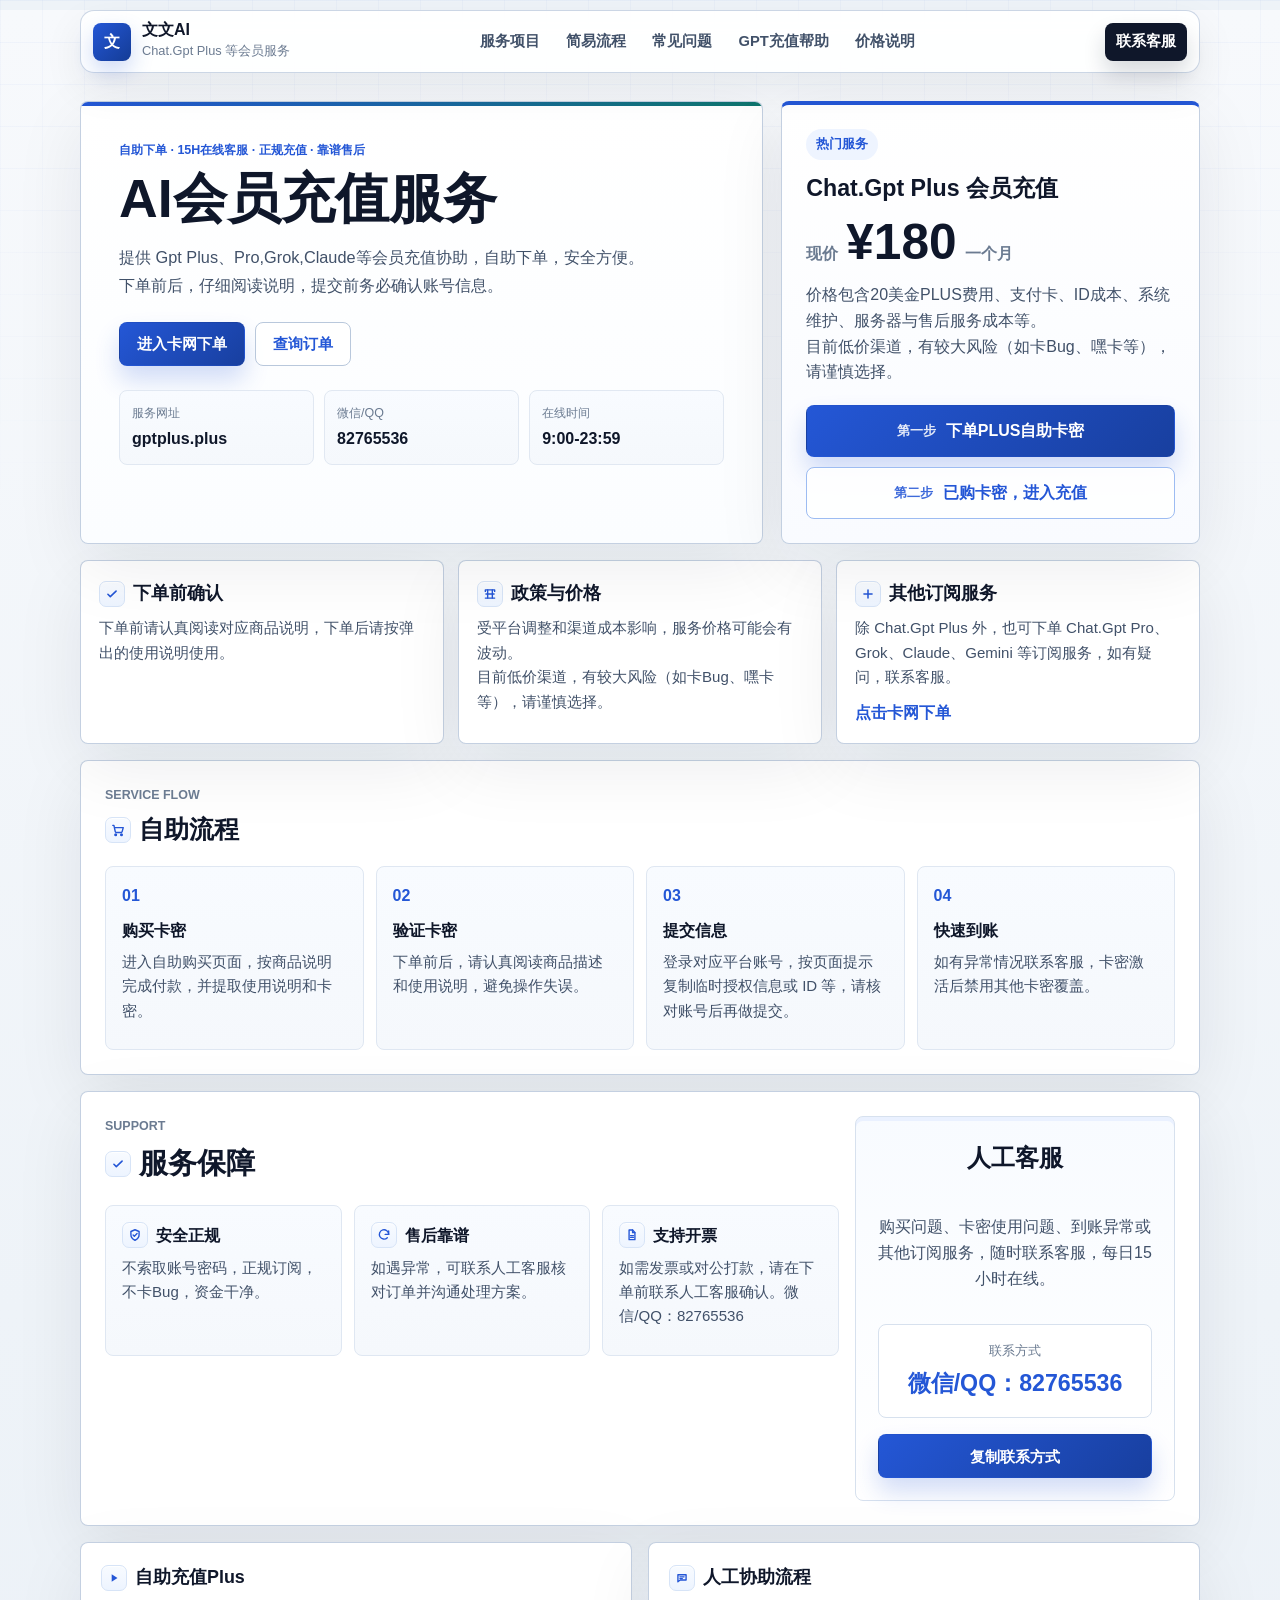
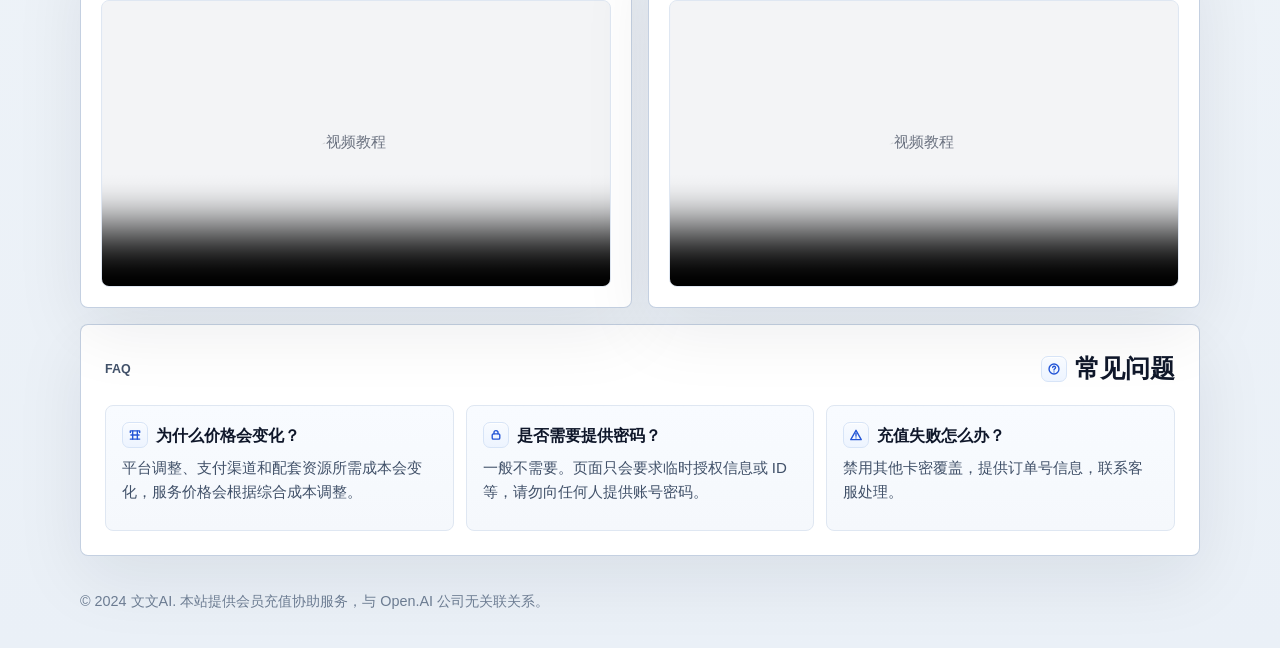
==== commit 402bc762: "Replace site URL with gptplus.plus" ====
--- a/00index.html
+++ b/00index.html
@@ -4,7 +4,7 @@
   <meta charset="UTF-8">
   <meta name="viewport" content="width=device-width, initial-scale=1.0">
   <title>Chat.Gpt Plus 等会员服务 | 文文AI</title>
-  <meta name="description" content="Chat.Gpt Plus 会员充值协助、自助购买指引与人工客服支持。服务网址 aivip.biz，联系方式 82765536。">
+  <meta name="description" content="Chat.Gpt Plus 会员充值协助、自助购买指引与人工客服支持。服务网址 gptplus.plus，联系方式 82765536。">
   <meta name="robots" content="noindex,nofollow,noarchive,nosnippet">
   <meta name="googlebot" content="noindex,nofollow,noarchive,nosnippet">
   <meta name="referrer" content="no-referrer">
@@ -44,7 +44,7 @@
         <dl class="hero-meta">
           <div>
             <dt>服务网址</dt>
-            <dd>aivip.biz</dd>
+            <dd>gptplus.plus</dd>
           </div>
           <div>
             <dt>微信/QQ</dt>
